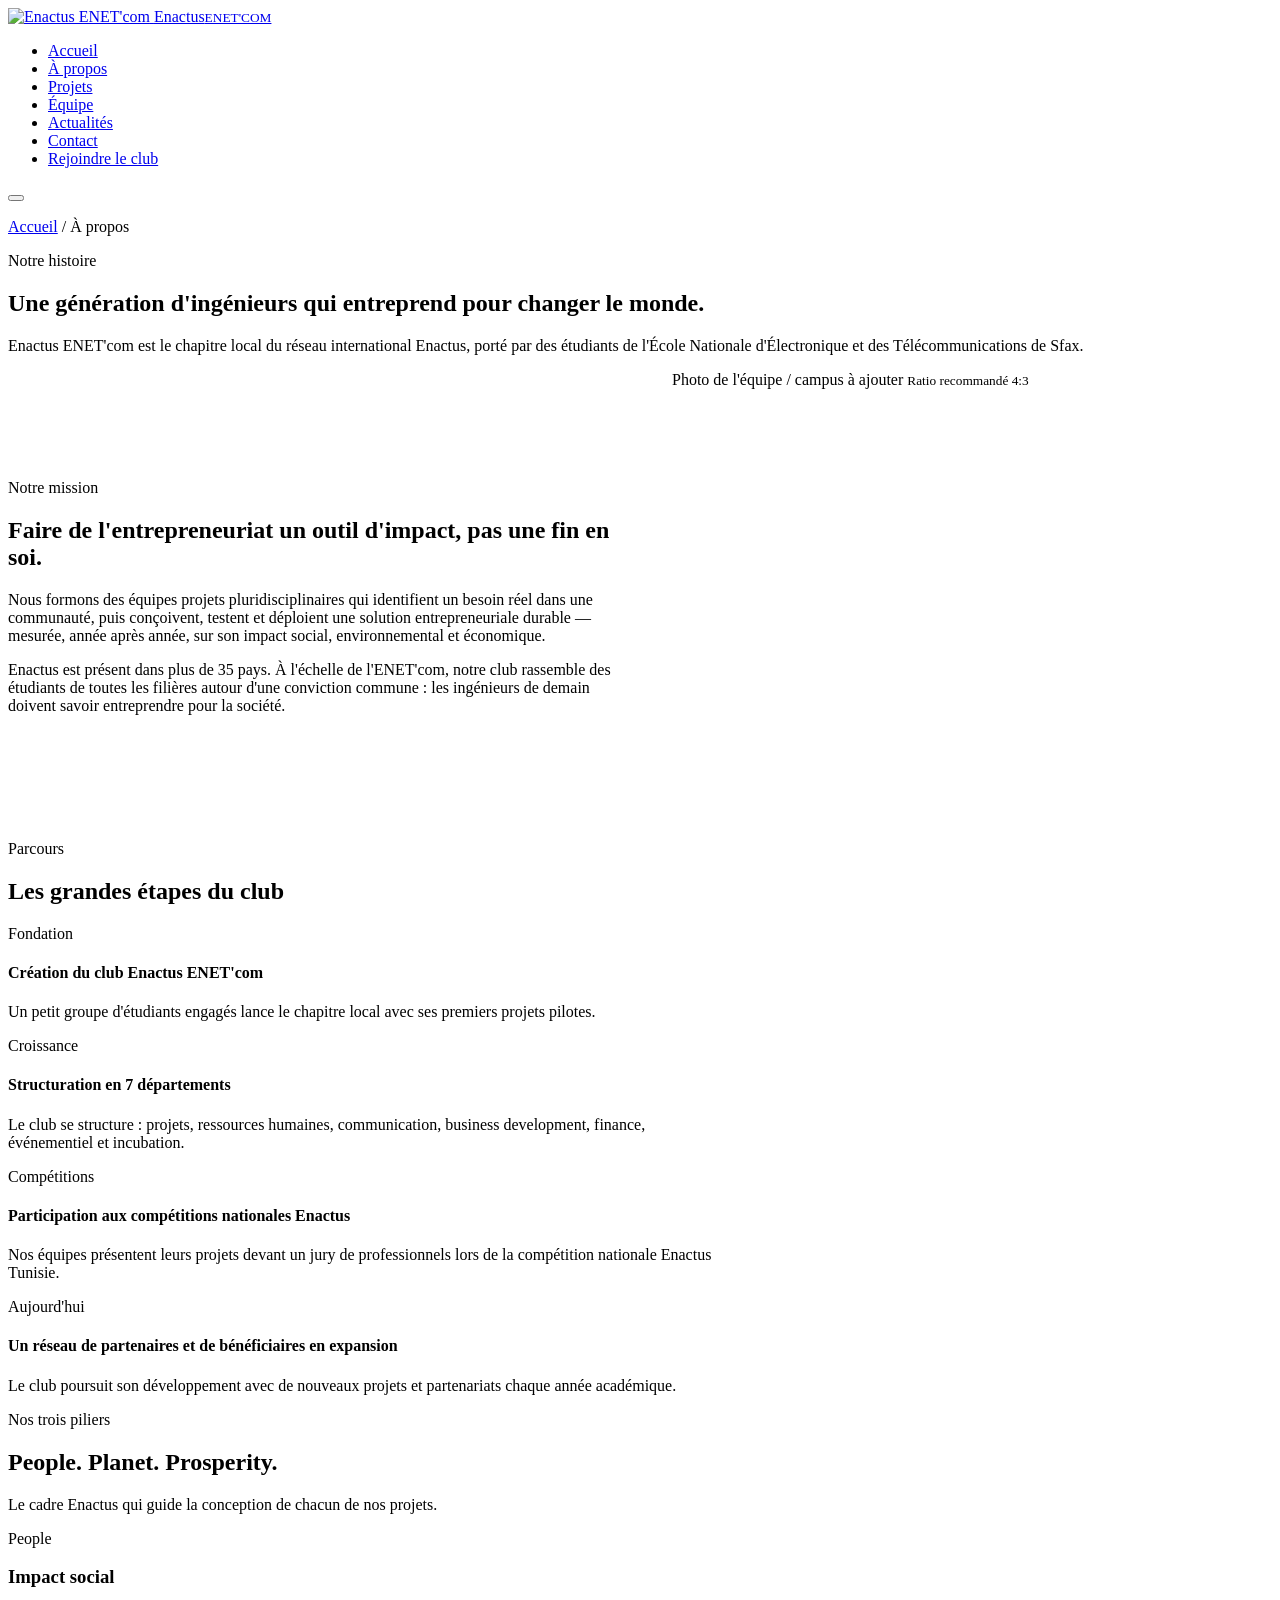
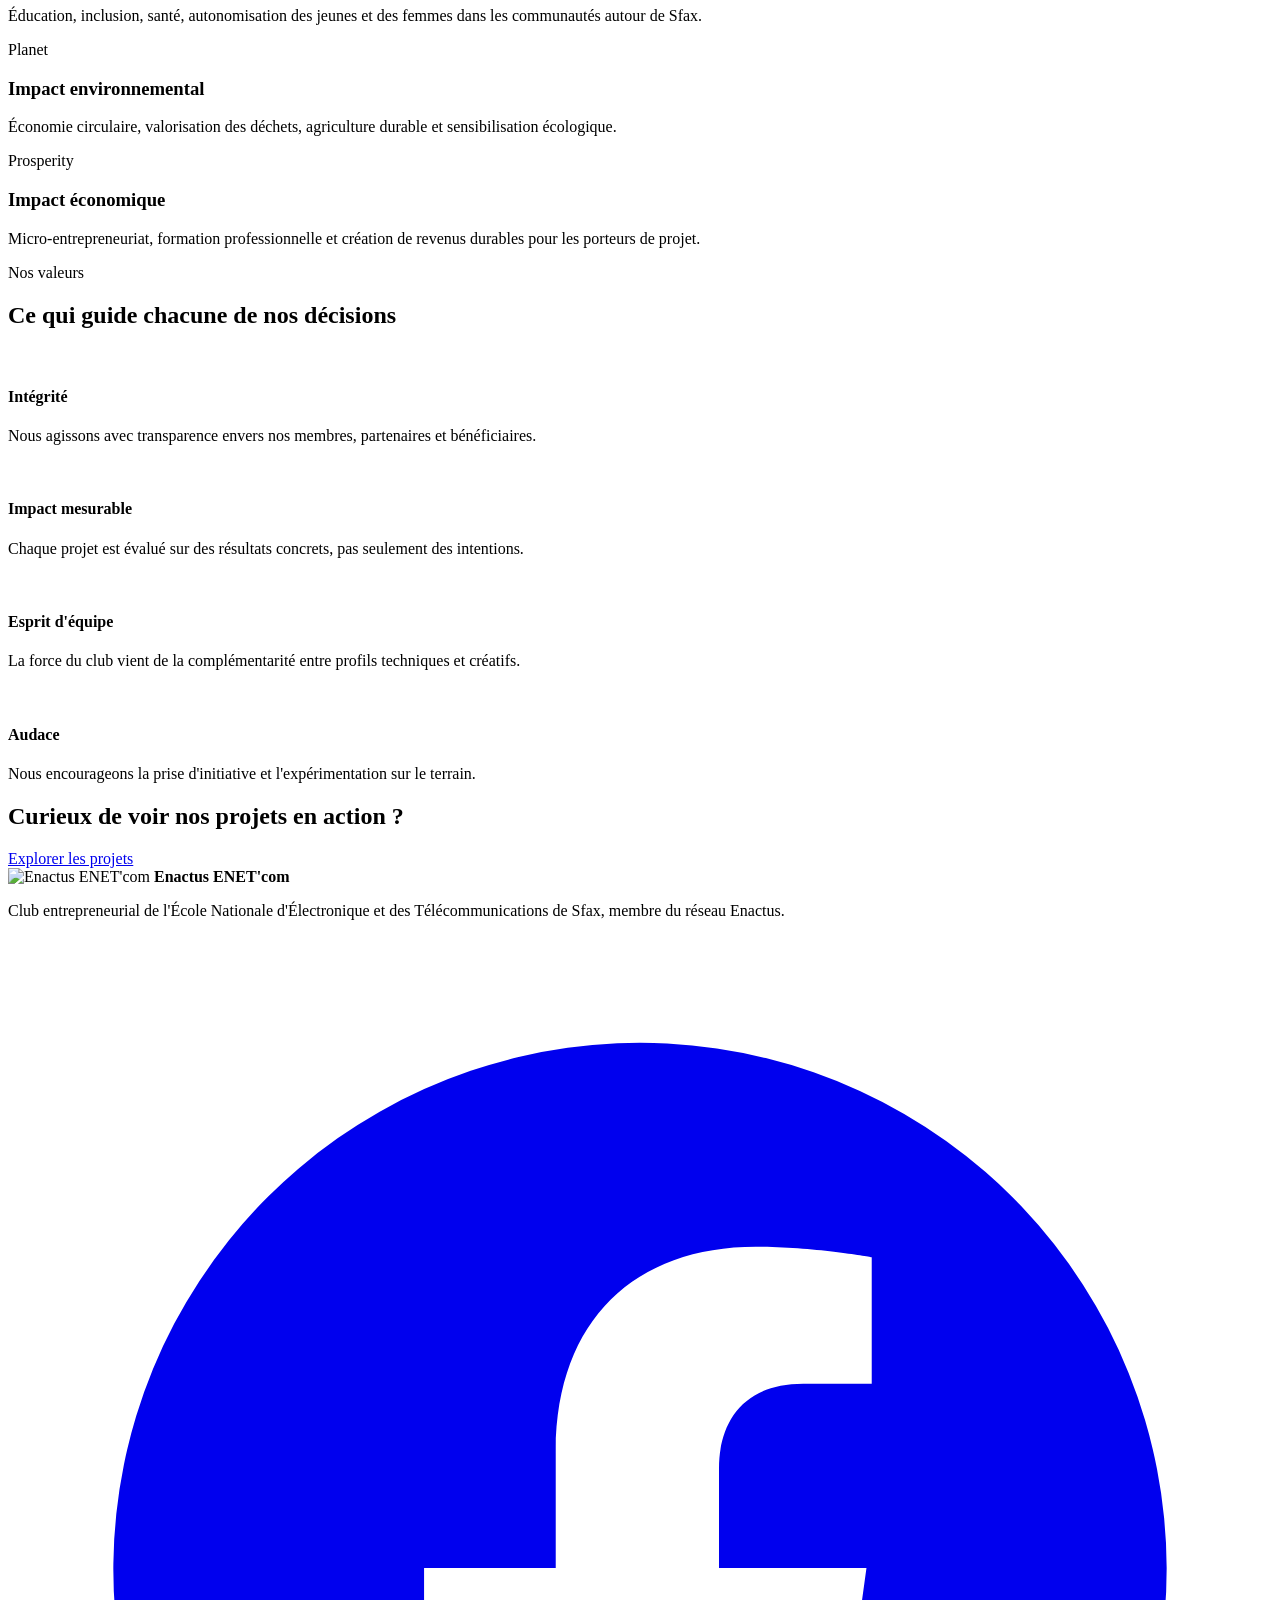
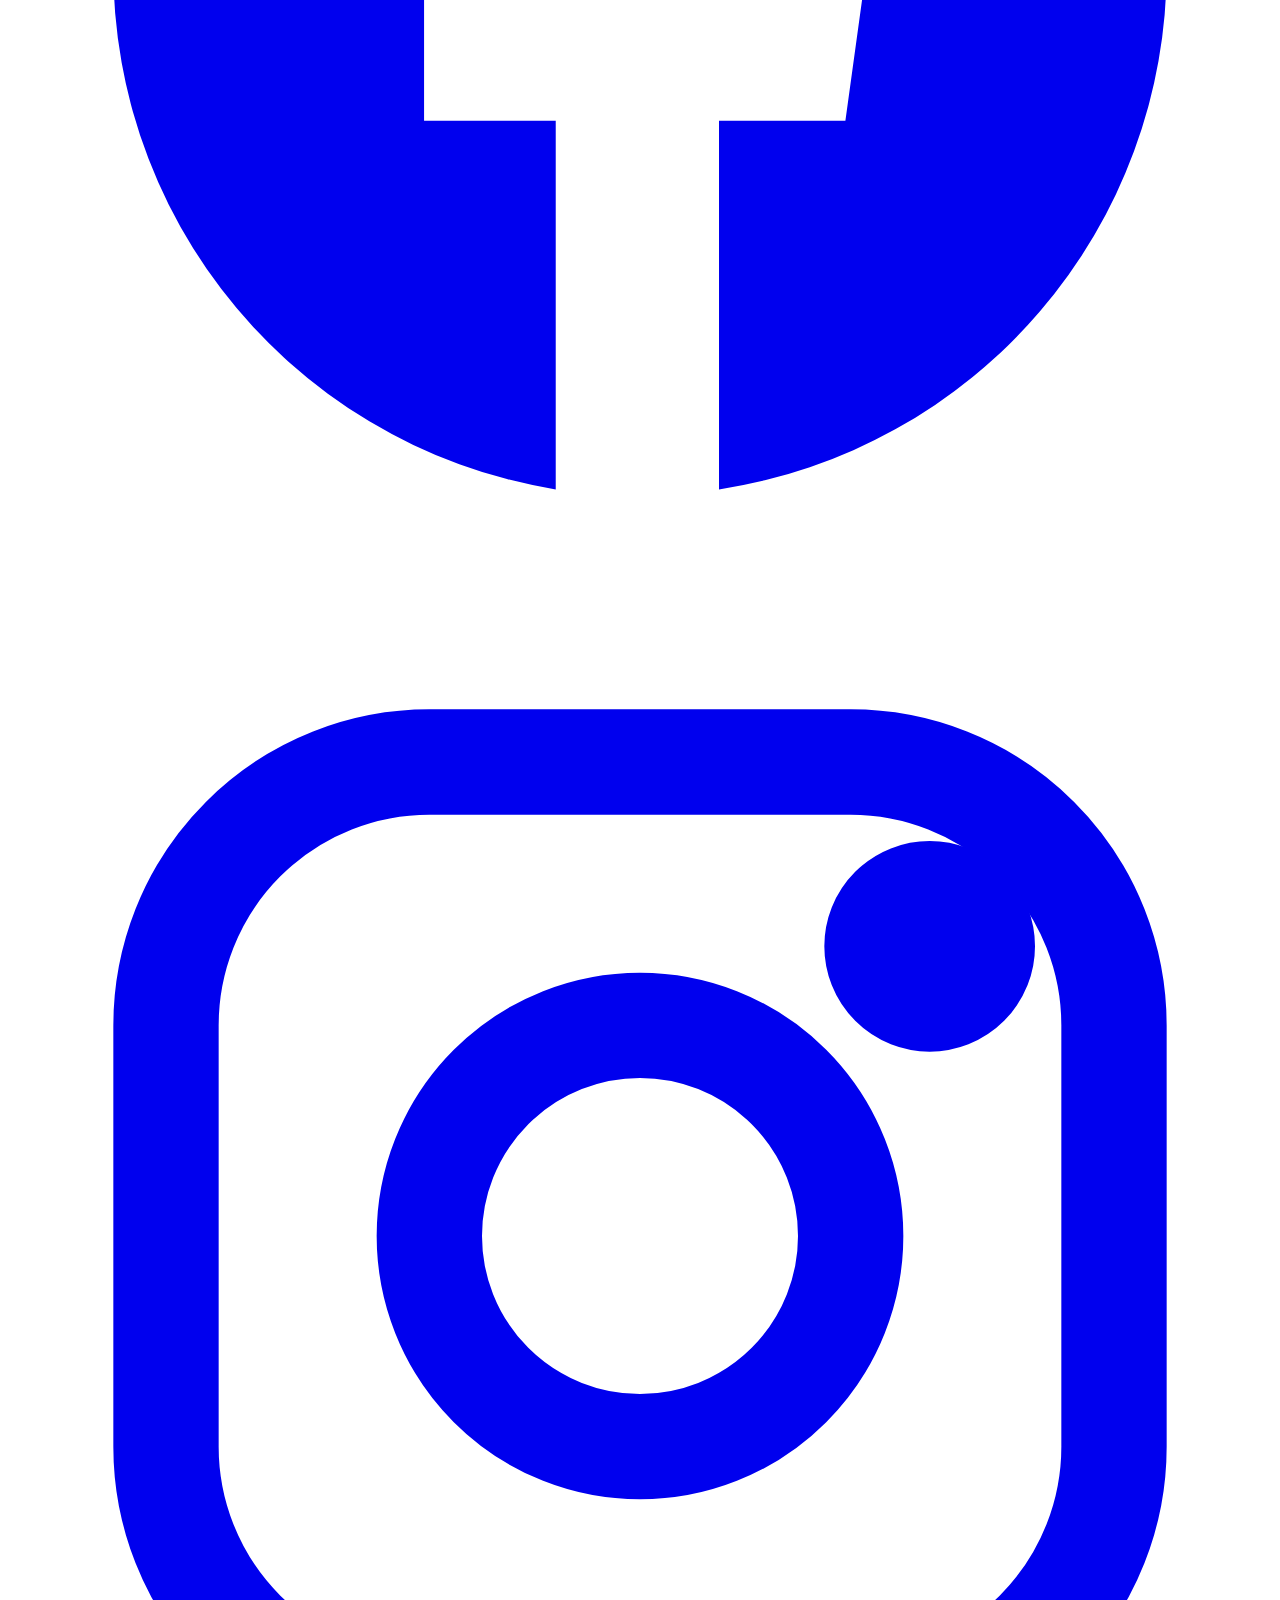
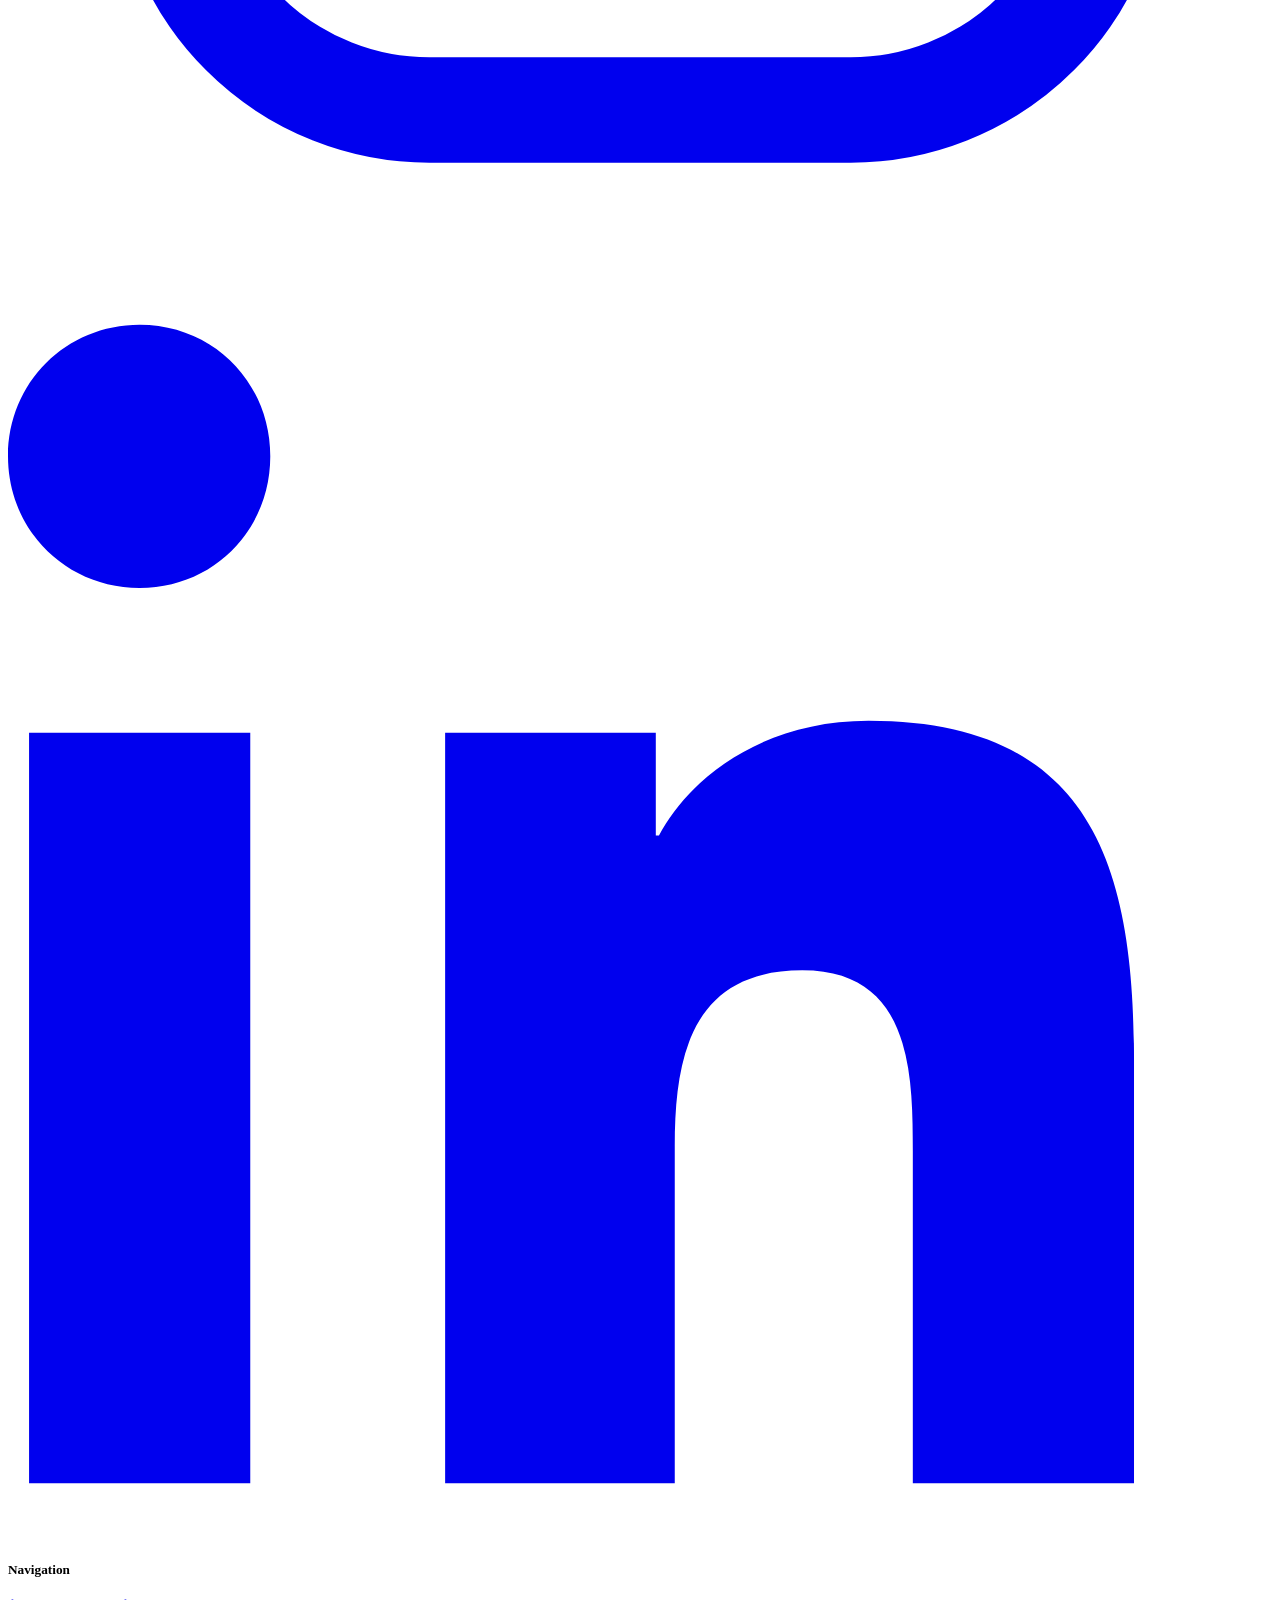
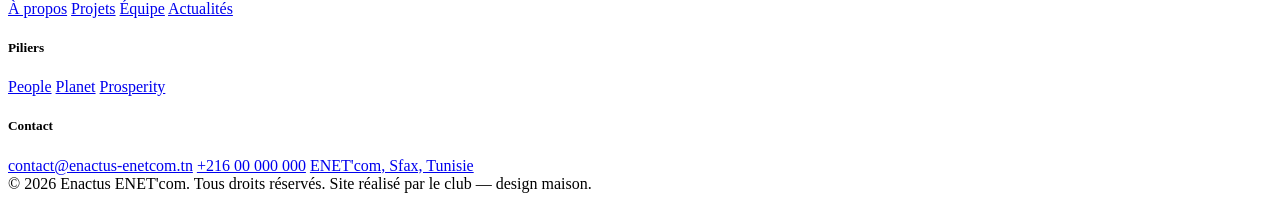
==== about.html @ 58b476f0 "Add files via upload" ====
<!DOCTYPE html>
<html lang="fr">
<head>
<meta charset="UTF-8">
<meta name="viewport" content="width=device-width, initial-scale=1.0">
<title>À propos — Enactus ENET'com</title>
<meta name="description" content="Découvrez l'histoire, la mission et les valeurs d'Enactus ENET'com, le club entrepreneurial de l'ENET'com Sfax.">
<link rel="icon" href="assets/bird-flat.png">
<link rel="preconnect" href="https://fonts.googleapis.com">
<link href="https://fonts.googleapis.com/css2?family=Space+Grotesk:wght@500;600;700&family=Inter:wght@400;500;600;700&display=swap" rel="stylesheet">
<link rel="stylesheet" href="css/style.css">
</head>
<body>

<header class="site-header">
  <nav class="nav">
    <a href="index.html" class="brand">
      <img src="assets/birdlogo.png" alt="Enactus ENET'com">
      <span class="brand-name">Enactus<small>ENET'COM</small></span>
    </a>
    <ul class="nav-links">
      <li><a href="index.html">Accueil</a></li>
      <li><a href="about.html" class="active">À propos</a></li>
      <li><a href="projects.html">Projets</a></li>
      <li><a href="team.html">Équipe</a></li>
      <li><a href="events.html">Actualités</a></li>
      <li><a href="contact.html">Contact</a></li>
      <li class="nav-cta"><a href="contact.html#join" class="btn btn-primary">Rejoindre le club</a></li>
    </ul>
    <button class="nav-toggle" aria-label="Menu"><span></span><span></span><span></span></button>
  </nav>
</header>

<section class="page-hero">
  <div class="container">
    <p class="breadcrumb"><a href="index.html">Accueil</a> <span>/</span> À propos</p>
    <p class="eyebrow">Notre histoire</p>
    <h1>Une génération d'ingénieurs qui entreprend pour changer le monde.</h1>
    <p>Enactus ENET'com est le chapitre local du réseau international Enactus, porté par des étudiants de l'École Nationale d'Électronique et des Télécommunications de Sfax.</p>
  </div>
</section>

<!-- MISSION -->
<section class="section">
  <div class="container" style="display:grid; grid-template-columns:1fr 1fr; gap:56px; align-items:center;">
    <div class="reveal">
      <p class="eyebrow">Notre mission</p>
      <h2>Faire de l'entrepreneuriat un outil d'impact, pas une fin en soi.</h2>
      <p style="color:var(--grey); margin-top:18px;">Nous formons des équipes projets pluridisciplinaires qui identifient un besoin réel dans une communauté, puis conçoivent, testent et déploient une solution entrepreneuriale durable — mesurée, année après année, sur son impact social, environnemental et économique.</p>
      <p style="color:var(--grey); margin-top:14px;">Enactus est présent dans plus de 35 pays. À l'échelle de l'ENET'com, notre club rassemble des étudiants de toutes les filières autour d'une conviction commune : les ingénieurs de demain doivent savoir entreprendre pour la société.</p>
    </div>
    <div class="placeholder reveal" style="aspect-ratio:4/3;">
      <img class="ph-icon" src="assets/bird-flat.png" alt="">
      <span>Photo de l'équipe / campus à ajouter</span>
      <small>Ratio recommandé 4:3</small>
    </div>
  </div>
</section>

<!-- TIMELINE -->
<section class="section alt">
  <div class="container">
    <div class="section-head reveal">
      <p class="eyebrow">Parcours</p>
      <h2>Les grandes étapes du club</h2>
    </div>
    <div class="timeline" style="max-width:720px;">
      <div class="timeline-item reveal">
        <span>Fondation</span>
        <h4>Création du club Enactus ENET'com</h4>
        <p>Un petit groupe d'étudiants engagés lance le chapitre local avec ses premiers projets pilotes.</p>
      </div>
      <div class="timeline-item reveal">
        <span>Croissance</span>
        <h4>Structuration en 7 départements</h4>
        <p>Le club se structure : projets, ressources humaines, communication, business development, finance, événementiel et incubation.</p>
      </div>
      <div class="timeline-item reveal">
        <span>Compétitions</span>
        <h4>Participation aux compétitions nationales Enactus</h4>
        <p>Nos équipes présentent leurs projets devant un jury de professionnels lors de la compétition nationale Enactus Tunisie.</p>
      </div>
      <div class="timeline-item reveal">
        <span>Aujourd'hui</span>
        <h4>Un réseau de partenaires et de bénéficiaires en expansion</h4>
        <p>Le club poursuit son développement avec de nouveaux projets et partenariats chaque année académique.</p>
      </div>
    </div>
  </div>
</section>

<!-- PILLARS DETAIL -->
<section class="section" id="pillars">
  <div class="container">
    <div class="section-head center reveal" style="margin-left:auto;margin-right:auto;">
      <p class="eyebrow" style="justify-content:center;">Nos trois piliers</p>
      <h2>People. Planet. Prosperity.</h2>
      <p>Le cadre Enactus qui guide la conception de chacun de nos projets.</p>
    </div>
    <div class="pillars-grid">
      <div class="fold-card pillar people reveal" id="people">
        <span class="tag">People</span>
        <h3>Impact social</h3>
        <p>Éducation, inclusion, santé, autonomisation des jeunes et des femmes dans les communautés autour de Sfax.</p>
      </div>
      <div class="fold-card pillar planet reveal" id="planet">
        <span class="tag">Planet</span>
        <h3>Impact environnemental</h3>
        <p>Économie circulaire, valorisation des déchets, agriculture durable et sensibilisation écologique.</p>
      </div>
      <div class="fold-card pillar prosperity reveal" id="prosperity">
        <span class="tag">Prosperity</span>
        <h3>Impact économique</h3>
        <p>Micro-entrepreneuriat, formation professionnelle et création de revenus durables pour les porteurs de projet.</p>
      </div>
    </div>
  </div>
</section>

<!-- VALUES -->
<section class="section alt">
  <div class="container">
    <div class="section-head reveal">
      <p class="eyebrow">Nos valeurs</p>
      <h2>Ce qui guide chacune de nos décisions</h2>
    </div>
    <div class="values-grid">
      <div class="value reveal">
        <img src="assets/bird-flat.png" alt="">
        <h4>Intégrité</h4>
        <p>Nous agissons avec transparence envers nos membres, partenaires et bénéficiaires.</p>
      </div>
      <div class="value reveal">
        <img src="assets/bird-flat.png" alt="">
        <h4>Impact mesurable</h4>
        <p>Chaque projet est évalué sur des résultats concrets, pas seulement des intentions.</p>
      </div>
      <div class="value reveal">
        <img src="assets/bird-flat.png" alt="">
        <h4>Esprit d'équipe</h4>
        <p>La force du club vient de la complémentarité entre profils techniques et créatifs.</p>
      </div>
      <div class="value reveal">
        <img src="assets/bird-flat.png" alt="">
        <h4>Audace</h4>
        <p>Nous encourageons la prise d'initiative et l'expérimentation sur le terrain.</p>
      </div>
    </div>
  </div>
</section>

<section class="cta-banner">
  <div class="container">
    <h2>Curieux de voir nos projets en action ?</h2>
    <a href="projects.html" class="btn btn-primary">Explorer les projets</a>
  </div>
</section>

<footer class="site-footer">
  <div class="container">
    <div class="footer-grid">
      <div>
        <div class="footer-brand">
          <img src="assets/birdlogo_WHITE.png" alt="Enactus ENET'com">
          <strong>Enactus ENET'com</strong>
        </div>
        <p>Club entrepreneurial de l'École Nationale d'Électronique et des Télécommunications de Sfax, membre du réseau Enactus.</p>
        <div class="footer-socials">
          <a href="#" aria-label="Facebook"><svg viewBox="0 0 24 24" fill="currentColor"><path d="M22 12a10 10 0 1 0-11.6 9.9v-7H7.9V12h2.5V9.8c0-2.5 1.5-3.9 3.8-3.9 1.1 0 2.2.2 2.2.2v2.4h-1.3c-1.2 0-1.6.8-1.6 1.6V12h2.8l-.4 2.9h-2.4v7A10 10 0 0 0 22 12"/></svg></a>
          <a href="#" aria-label="Instagram"><svg viewBox="0 0 24 24" fill="none" stroke="currentColor" stroke-width="2"><rect x="3" y="3" width="18" height="18" rx="5"/><circle cx="12" cy="12" r="4"/><circle cx="17.5" cy="6.5" r="1"/></svg></a>
          <a href="#" aria-label="LinkedIn"><svg viewBox="0 0 24 24" fill="currentColor"><path d="M4.98 3.5C4.98 4.9 3.9 6 2.5 6S0 4.9 0 3.5 1.1 1 2.5 1s2.48 1.1 2.48 2.5zM.4 8.75h4.2V23H.4V8.75zM8.3 8.75h4v1.95h.06c.56-1.06 1.93-2.18 3.98-2.18 4.26 0 5.04 2.8 5.04 6.44V23h-4.2v-6.3c0-1.5-.03-3.44-2.1-3.44-2.1 0-2.42 1.64-2.42 3.33V23H8.3V8.75z"/></svg></a>
        </div>
      </div>
      <div>
        <h5>Navigation</h5>
        <a href="about.html">À propos</a>
        <a href="projects.html">Projets</a>
        <a href="team.html">Équipe</a>
        <a href="events.html">Actualités</a>
      </div>
      <div>
        <h5>Piliers</h5>
        <a href="about.html#people">People</a>
        <a href="about.html#planet">Planet</a>
        <a href="about.html#prosperity">Prosperity</a>
      </div>
      <div>
        <h5>Contact</h5>
        <a href="mailto:contact@enactus-enetcom.tn">contact@enactus-enetcom.tn</a>
        <a href="tel:+21600000000">+216 00 000 000</a>
        <a href="contact.html">ENET'com, Sfax, Tunisie</a>
      </div>
    </div>
    <div class="footer-bottom">
      <span>© 2026 Enactus ENET'com. Tous droits réservés.</span>
      <span>Site réalisé par le club — design maison.</span>
    </div>
  </div>
</footer>

<script src="js/script.js"></script>
</body>
</html>
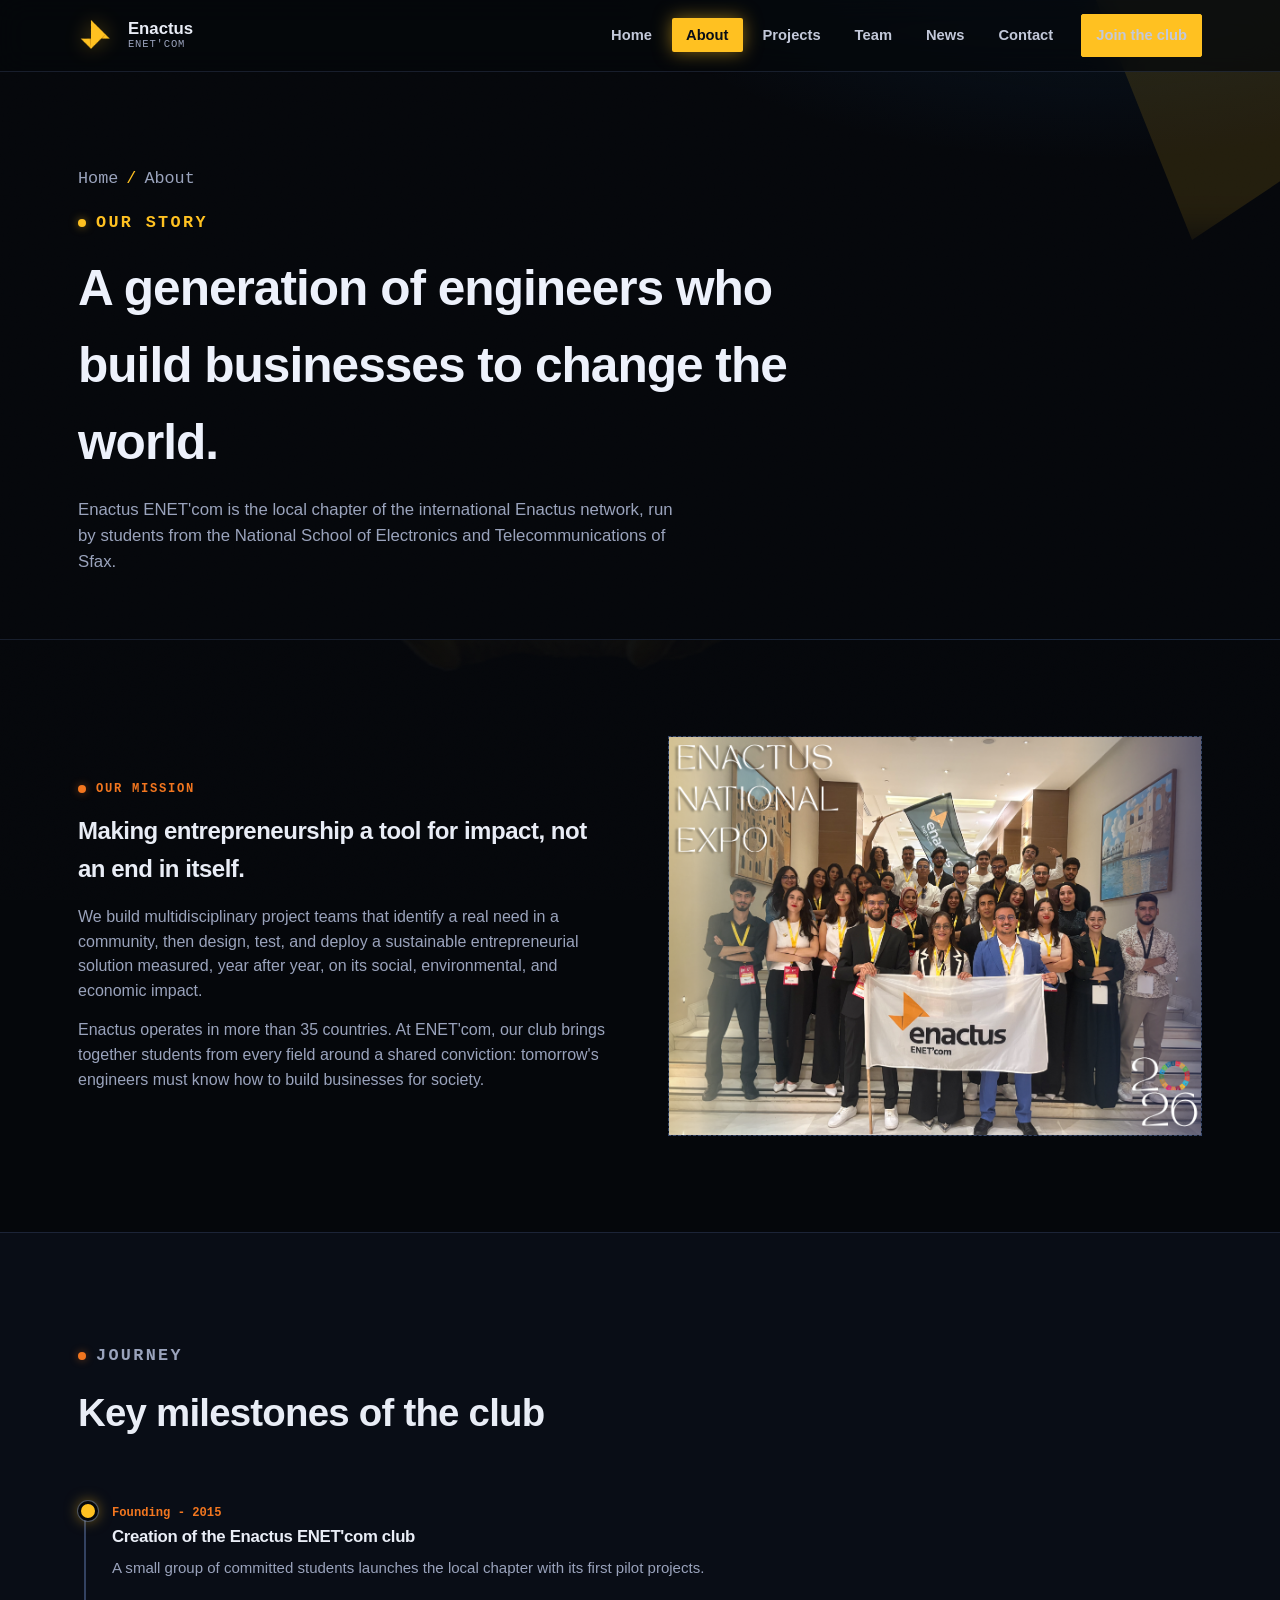
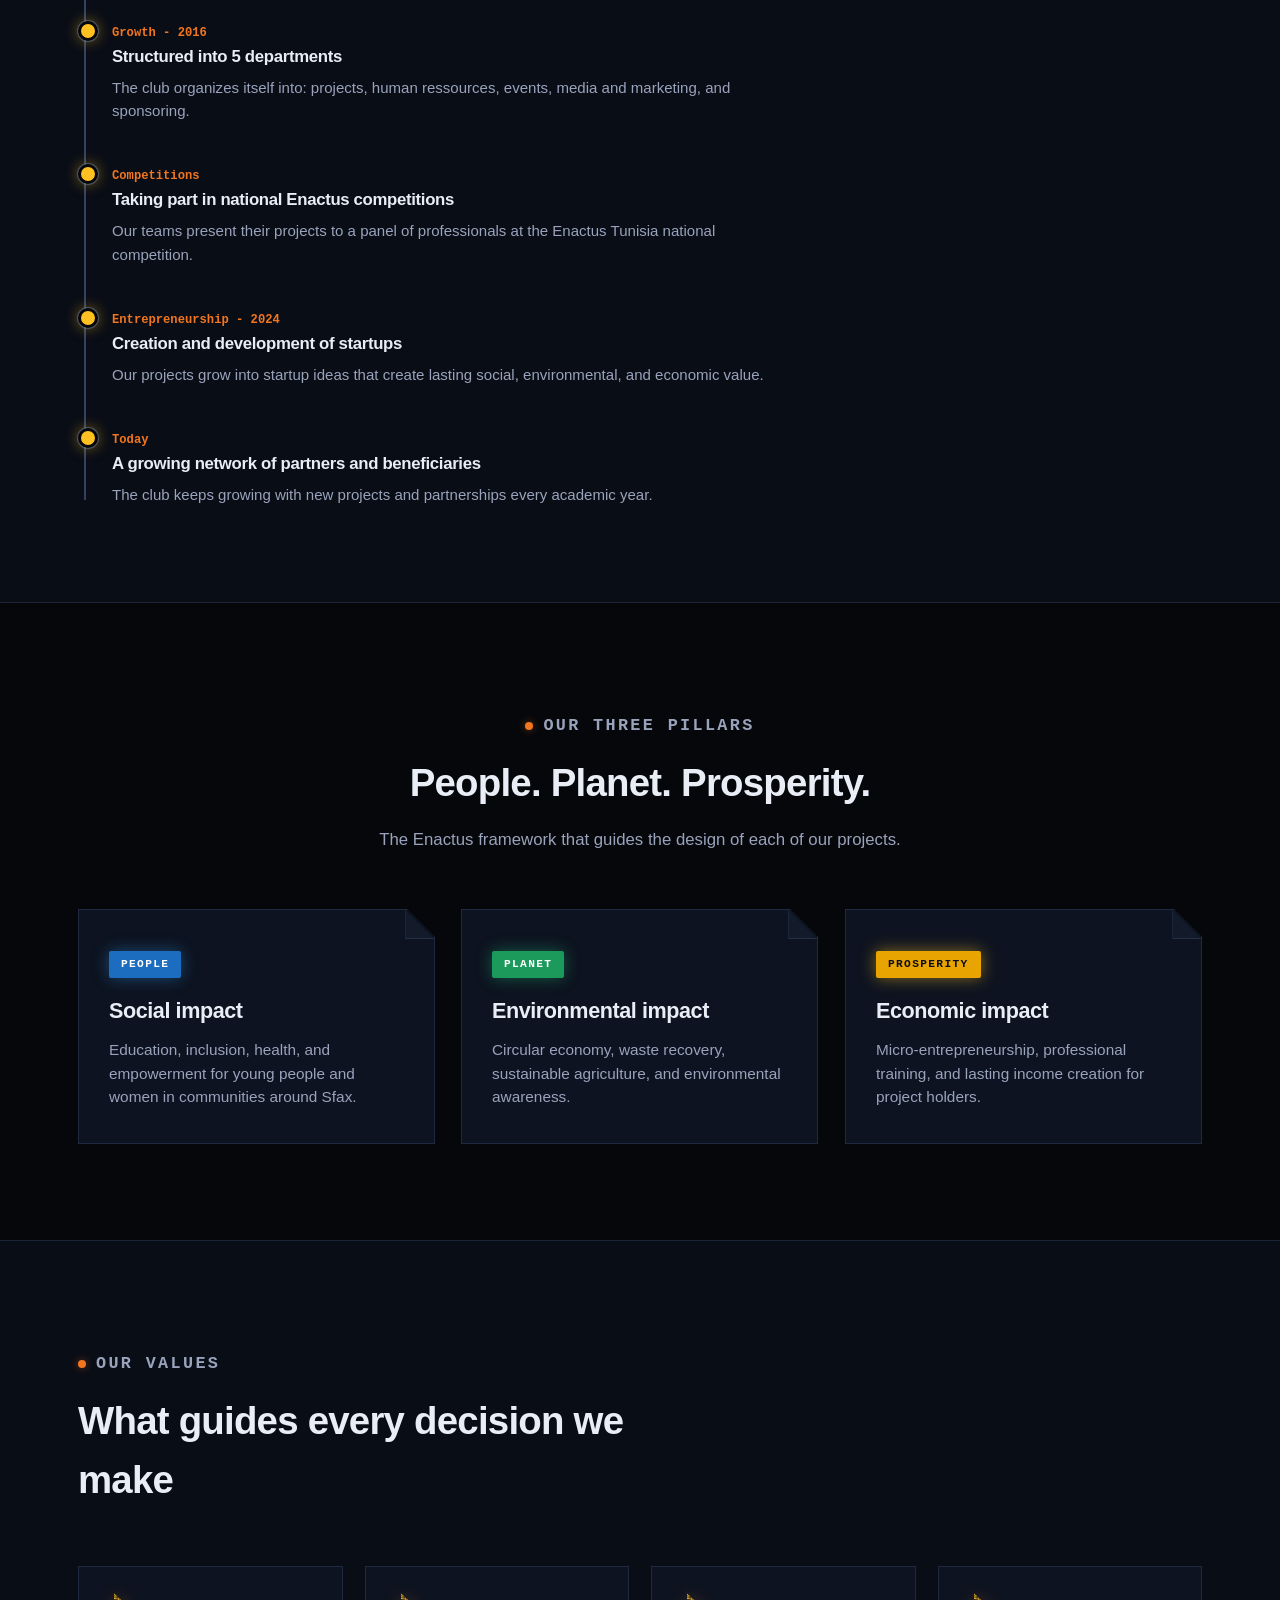
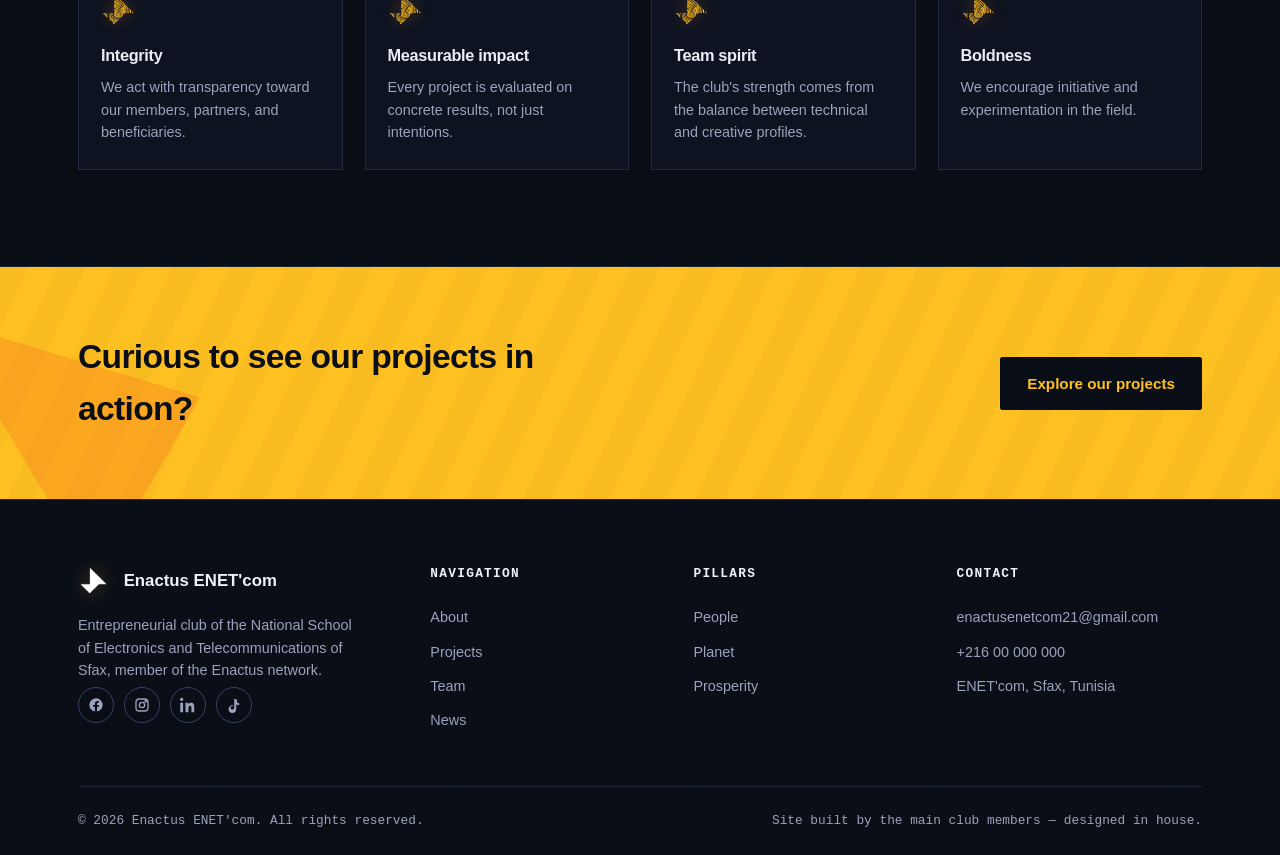
==== commit 48306652: "Add files via upload" ====
--- a/about.html
+++ b/about.html
@@ -1,10 +1,10 @@
 <!DOCTYPE html>
-<html lang="fr">
+<html lang="en">
 <head>
 <meta charset="UTF-8">
 <meta name="viewport" content="width=device-width, initial-scale=1.0">
-<title>À propos — Enactus ENET'com</title>
-<meta name="description" content="Découvrez l'histoire, la mission et les valeurs d'Enactus ENET'com, le club entrepreneurial de l'ENET'com Sfax.">
+<title>About — Enactus ENET'com</title>
+<meta name="description" content="Discover the history, mission, and values of Enactus ENET'com, the entrepreneurial club of ENET'com Sfax.">
 <link rel="icon" href="assets/bird-flat.png">
 <link rel="preconnect" href="https://fonts.googleapis.com">
 <link href="https://fonts.googleapis.com/css2?family=Space+Grotesk:wght@500;600;700&family=Inter:wght@400;500;600;700&display=swap" rel="stylesheet">
@@ -19,13 +19,13 @@
       <span class="brand-name">Enactus<small>ENET'COM</small></span>
     </a>
     <ul class="nav-links">
-      <li><a href="index.html">Accueil</a></li>
-      <li><a href="about.html" class="active">À propos</a></li>
-      <li><a href="projects.html">Projets</a></li>
-      <li><a href="team.html">Équipe</a></li>
-      <li><a href="events.html">Actualités</a></li>
+      <li><a href="index.html">Home</a></li>
+      <li><a href="about.html" class="active">About</a></li>
+      <li><a href="projects.html">Projects</a></li>
+      <li><a href="team.html">Team</a></li>
+      <li><a href="events.html">News</a></li>
       <li><a href="contact.html">Contact</a></li>
-      <li class="nav-cta"><a href="contact.html#join" class="btn btn-primary">Rejoindre le club</a></li>
+      <li class="nav-cta"><a href="contact.html#join" class="btn btn-primary">Join the club</a></li>
     </ul>
     <button class="nav-toggle" aria-label="Menu"><span></span><span></span><span></span></button>
   </nav>
@@ -33,26 +33,25 @@
 
 <section class="page-hero">
   <div class="container">
-    <p class="breadcrumb"><a href="index.html">Accueil</a> <span>/</span> À propos</p>
-    <p class="eyebrow">Notre histoire</p>
-    <h1>Une génération d'ingénieurs qui entreprend pour changer le monde.</h1>
-    <p>Enactus ENET'com est le chapitre local du réseau international Enactus, porté par des étudiants de l'École Nationale d'Électronique et des Télécommunications de Sfax.</p>
+    <p class="breadcrumb"><a href="index.html">Home</a> <span>/</span> About</p>
+    <p class="eyebrow">Our story</p>
+    <h1>A generation of engineers who build businesses to change the world.</h1>
+    <p>Enactus ENET'com is the local chapter of the international Enactus network, run by students from the National School of Electronics and Telecommunications of Sfax.</p>
   </div>
 </section>
 
 <!-- MISSION -->
 <section class="section">
-  <div class="container" style="display:grid; grid-template-columns:1fr 1fr; gap:56px; align-items:center;">
+  <div class="container mission-layout">
     <div class="reveal">
-      <p class="eyebrow">Notre mission</p>
-      <h2>Faire de l'entrepreneuriat un outil d'impact, pas une fin en soi.</h2>
-      <p style="color:var(--grey); margin-top:18px;">Nous formons des équipes projets pluridisciplinaires qui identifient un besoin réel dans une communauté, puis conçoivent, testent et déploient une solution entrepreneuriale durable — mesurée, année après année, sur son impact social, environnemental et économique.</p>
-      <p style="color:var(--grey); margin-top:14px;">Enactus est présent dans plus de 35 pays. À l'échelle de l'ENET'com, notre club rassemble des étudiants de toutes les filières autour d'une conviction commune : les ingénieurs de demain doivent savoir entreprendre pour la société.</p>
+      <p class="eyebrow">Our mission</p>
+      <h2>Making entrepreneurship a tool for impact, not an end in itself.</h2>
+      <p style="color:var(--grey); margin-top:18px;">We build multidisciplinary project teams that identify a real need in a community, then design, test, and deploy a sustainable entrepreneurial solution measured, year after year, on its social, environmental, and economic impact.</p>
+      <p style="color:var(--grey); margin-top:14px;">Enactus operates in more than 35 countries. At ENET'com, our club brings together students from every field around a shared conviction: tomorrow's engineers must know how to build businesses for society.</p>
     </div>
     <div class="placeholder reveal" style="aspect-ratio:4/3;">
-      <img class="ph-icon" src="assets/bird-flat.png" alt="">
-      <span>Photo de l'équipe / campus à ajouter</span>
-      <small>Ratio recommandé 4:3</small>
+      <img class="about-photo" src="assets/team.png" alt="Enactus ENET'com">
+      <span>Enactus ENET'com</span>
     </div>
   </div>
 </section>
@@ -61,29 +60,34 @@
 <section class="section alt">
   <div class="container">
     <div class="section-head reveal">
-      <p class="eyebrow">Parcours</p>
-      <h2>Les grandes étapes du club</h2>
+      <p class="eyebrow">Journey</p>
+      <h2>Key milestones of the club</h2>
     </div>
     <div class="timeline" style="max-width:720px;">
       <div class="timeline-item reveal">
-        <span>Fondation</span>
-        <h4>Création du club Enactus ENET'com</h4>
-        <p>Un petit groupe d'étudiants engagés lance le chapitre local avec ses premiers projets pilotes.</p>
-      </div>
-      <div class="timeline-item reveal">
-        <span>Croissance</span>
-        <h4>Structuration en 7 départements</h4>
-        <p>Le club se structure : projets, ressources humaines, communication, business development, finance, événementiel et incubation.</p>
-      </div>
-      <div class="timeline-item reveal">
-        <span>Compétitions</span>
-        <h4>Participation aux compétitions nationales Enactus</h4>
-        <p>Nos équipes présentent leurs projets devant un jury de professionnels lors de la compétition nationale Enactus Tunisie.</p>
-      </div>
-      <div class="timeline-item reveal">
-        <span>Aujourd'hui</span>
-        <h4>Un réseau de partenaires et de bénéficiaires en expansion</h4>
-        <p>Le club poursuit son développement avec de nouveaux projets et partenariats chaque année académique.</p>
+        <span>Founding - 2015</span>
+        <h4>Creation of the Enactus ENET'com club</h4>
+        <p>A small group of committed students launches the local chapter with its first pilot projects.</p>
+      </div>
+      <div class="timeline-item reveal">
+        <span>Growth - 2016</span>
+        <h4>Structured into 5 departments</h4>
+        <p>The club organizes itself into: projects, human ressources, events, media and marketing, and sponsoring.</p>
+      </div>
+      <div class="timeline-item reveal">
+        <span>Competitions</span>
+        <h4>Taking part in national Enactus competitions</h4>
+        <p>Our teams present their projects to a panel of professionals at the Enactus Tunisia national competition.</p>
+      </div>
+      <div class="timeline-item reveal">
+        <span>Entrepreneurship - 2024</span>
+        <h4>Creation and development of startups</h4>
+        <p>Our projects grow into startup ideas that create lasting social, environmental, and economic value.</p>
+      </div>
+      <div class="timeline-item reveal">
+        <span>Today</span>
+        <h4>A growing network of partners and beneficiaries</h4>
+        <p>The club keeps growing with new projects and partnerships every academic year.</p>
       </div>
     </div>
   </div>
@@ -93,25 +97,25 @@
 <section class="section" id="pillars">
   <div class="container">
     <div class="section-head center reveal" style="margin-left:auto;margin-right:auto;">
-      <p class="eyebrow" style="justify-content:center;">Nos trois piliers</p>
+      <p class="eyebrow" style="justify-content:center;">Our three pillars</p>
       <h2>People. Planet. Prosperity.</h2>
-      <p>Le cadre Enactus qui guide la conception de chacun de nos projets.</p>
+      <p>The Enactus framework that guides the design of each of our projects.</p>
     </div>
     <div class="pillars-grid">
       <div class="fold-card pillar people reveal" id="people">
         <span class="tag">People</span>
-        <h3>Impact social</h3>
-        <p>Éducation, inclusion, santé, autonomisation des jeunes et des femmes dans les communautés autour de Sfax.</p>
+        <h3>Social impact</h3>
+        <p>Education, inclusion, health, and empowerment for young people and women in communities around Sfax.</p>
       </div>
       <div class="fold-card pillar planet reveal" id="planet">
         <span class="tag">Planet</span>
-        <h3>Impact environnemental</h3>
-        <p>Économie circulaire, valorisation des déchets, agriculture durable et sensibilisation écologique.</p>
+        <h3>Environmental impact</h3>
+        <p>Circular economy, waste recovery, sustainable agriculture, and environmental awareness.</p>
       </div>
       <div class="fold-card pillar prosperity reveal" id="prosperity">
         <span class="tag">Prosperity</span>
-        <h3>Impact économique</h3>
-        <p>Micro-entrepreneuriat, formation professionnelle et création de revenus durables pour les porteurs de projet.</p>
+        <h3>Economic impact</h3>
+        <p>Micro-entrepreneurship, professional training, and lasting income creation for project holders.</p>
       </div>
     </div>
   </div>
@@ -121,29 +125,29 @@
 <section class="section alt">
   <div class="container">
     <div class="section-head reveal">
-      <p class="eyebrow">Nos valeurs</p>
-      <h2>Ce qui guide chacune de nos décisions</h2>
+      <p class="eyebrow">Our values</p>
+      <h2>What guides every decision we make</h2>
     </div>
     <div class="values-grid">
       <div class="value reveal">
         <img src="assets/bird-flat.png" alt="">
-        <h4>Intégrité</h4>
-        <p>Nous agissons avec transparence envers nos membres, partenaires et bénéficiaires.</p>
-      </div>
-      <div class="value reveal">
-        <img src="assets/bird-flat.png" alt="">
-        <h4>Impact mesurable</h4>
-        <p>Chaque projet est évalué sur des résultats concrets, pas seulement des intentions.</p>
-      </div>
-      <div class="value reveal">
-        <img src="assets/bird-flat.png" alt="">
-        <h4>Esprit d'équipe</h4>
-        <p>La force du club vient de la complémentarité entre profils techniques et créatifs.</p>
-      </div>
-      <div class="value reveal">
-        <img src="assets/bird-flat.png" alt="">
-        <h4>Audace</h4>
-        <p>Nous encourageons la prise d'initiative et l'expérimentation sur le terrain.</p>
+        <h4>Integrity</h4>
+        <p>We act with transparency toward our members, partners, and beneficiaries.</p>
+      </div>
+      <div class="value reveal">
+        <img src="assets/bird-flat.png" alt="">
+        <h4>Measurable impact</h4>
+        <p>Every project is evaluated on concrete results, not just intentions.</p>
+      </div>
+      <div class="value reveal">
+        <img src="assets/bird-flat.png" alt="">
+        <h4>Team spirit</h4>
+        <p>The club's strength comes from the balance between technical and creative profiles.</p>
+      </div>
+      <div class="value reveal">
+        <img src="assets/bird-flat.png" alt="">
+        <h4>Boldness</h4>
+        <p>We encourage initiative and experimentation in the field.</p>
       </div>
     </div>
   </div>
@@ -151,8 +155,8 @@
 
 <section class="cta-banner">
   <div class="container">
-    <h2>Curieux de voir nos projets en action ?</h2>
-    <a href="projects.html" class="btn btn-primary">Explorer les projets</a>
+    <h2>Curious to see our projects in action?</h2>
+    <a href="projects.html" class="btn btn-primary">Explore our projects</a>
   </div>
 </section>
 
@@ -164,36 +168,37 @@
           <img src="assets/birdlogo_WHITE.png" alt="Enactus ENET'com">
           <strong>Enactus ENET'com</strong>
         </div>
-        <p>Club entrepreneurial de l'École Nationale d'Électronique et des Télécommunications de Sfax, membre du réseau Enactus.</p>
+        <p>Entrepreneurial club of the National School of Electronics and Telecommunications of Sfax, member of the Enactus network.</p>
         <div class="footer-socials">
-          <a href="#" aria-label="Facebook"><svg viewBox="0 0 24 24" fill="currentColor"><path d="M22 12a10 10 0 1 0-11.6 9.9v-7H7.9V12h2.5V9.8c0-2.5 1.5-3.9 3.8-3.9 1.1 0 2.2.2 2.2.2v2.4h-1.3c-1.2 0-1.6.8-1.6 1.6V12h2.8l-.4 2.9h-2.4v7A10 10 0 0 0 22 12"/></svg></a>
-          <a href="#" aria-label="Instagram"><svg viewBox="0 0 24 24" fill="none" stroke="currentColor" stroke-width="2"><rect x="3" y="3" width="18" height="18" rx="5"/><circle cx="12" cy="12" r="4"/><circle cx="17.5" cy="6.5" r="1"/></svg></a>
-          <a href="#" aria-label="LinkedIn"><svg viewBox="0 0 24 24" fill="currentColor"><path d="M4.98 3.5C4.98 4.9 3.9 6 2.5 6S0 4.9 0 3.5 1.1 1 2.5 1s2.48 1.1 2.48 2.5zM.4 8.75h4.2V23H.4V8.75zM8.3 8.75h4v1.95h.06c.56-1.06 1.93-2.18 3.98-2.18 4.26 0 5.04 2.8 5.04 6.44V23h-4.2v-6.3c0-1.5-.03-3.44-2.1-3.44-2.1 0-2.42 1.64-2.42 3.33V23H8.3V8.75z"/></svg></a>
+          <a href="https://www.facebook.com/EnactusEnetcomClub" aria-label="Facebook"><svg viewBox="0 0 24 24" fill="currentColor"><path d="M22 12a10 10 0 1 0-11.6 9.9v-7H7.9V12h2.5V9.8c0-2.5 1.5-3.9 3.8-3.9 1.1 0 2.2.2 2.2.2v2.4h-1.3c-1.2 0-1.6.8-1.6 1.6V12h2.8l-.4 2.9h-2.4v7A10 10 0 0 0 22 12"/></svg></a>
+          <a href="https://www.instagram.com/enactus.enetcom.tunisia/" aria-label="Instagram"><svg viewBox="0 0 24 24" fill="none" stroke="currentColor" stroke-width="2"><rect x="3" y="3" width="18" height="18" rx="5"/><circle cx="12" cy="12" r="4"/><circle cx="17.5" cy="6.5" r="1"/></svg></a>
+          <a href="https://www.linkedin.com/in/enactus-enet-com-21bb84222/" aria-label="LinkedIn"><svg viewBox="0 0 24 24" fill="currentColor"><path d="M4.98 3.5C4.98 4.9 3.9 6 2.5 6S0 4.9 0 3.5 1.1 1 2.5 1s2.48 1.1 2.48 2.5zM.4 8.75h4.2V23H.4V8.75zM8.3 8.75h4v1.95h.06c.56-1.06 1.93-2.18 3.98-2.18 4.26 0 5.04 2.8 5.04 6.44V23h-4.2v-6.3c0-1.5-.03-3.44-2.1-3.44-2.1 0-2.42 1.64-2.42 3.33V23H8.3V8.75z"/></svg></a>
+          <a href="https://www.tiktok.com/@enactusenetcom2" aria-label="TikTok"><svg viewBox="0 0 24 24" fill="currentColor"><path d="M16.6 5.8c-.7-.8-1.1-1.8-1.1-2.8h-3.2v13.2c0 1.5-1.2 2.7-2.7 2.7s-2.7-1.2-2.7-2.7 1.2-2.7 2.7-2.7c.3 0 .7.1 1 .2V12.4c-.3-.1-.7-.1-1-.1-3.2 0-5.8 2.6-5.8 5.9S6.4 24 9.6 24s5.8-2.6 5.8-5.8V11c1.3.9 2.8 1.4 4.4 1.4V9.2c-1.3 0-2.5-.5-3.2-1.4z"/></svg></a>
         </div>
       </div>
       <div>
         <h5>Navigation</h5>
-        <a href="about.html">À propos</a>
-        <a href="projects.html">Projets</a>
-        <a href="team.html">Équipe</a>
-        <a href="events.html">Actualités</a>
-      </div>
-      <div>
-        <h5>Piliers</h5>
+        <a href="about.html">About</a>
+        <a href="projects.html">Projects</a>
+        <a href="team.html">Team</a>
+        <a href="events.html">News</a>
+      </div>
+      <div>
+        <h5>Pillars</h5>
         <a href="about.html#people">People</a>
         <a href="about.html#planet">Planet</a>
         <a href="about.html#prosperity">Prosperity</a>
       </div>
       <div>
         <h5>Contact</h5>
-        <a href="mailto:contact@enactus-enetcom.tn">contact@enactus-enetcom.tn</a>
+        <a href="mailto:enactusenetcom21@gmail.com">enactusenetcom21@gmail.com</a>
         <a href="tel:+21600000000">+216 00 000 000</a>
-        <a href="contact.html">ENET'com, Sfax, Tunisie</a>
+        <a href="contact.html">ENET'com, Sfax, Tunisia</a>
       </div>
     </div>
     <div class="footer-bottom">
-      <span>© 2026 Enactus ENET'com. Tous droits réservés.</span>
-      <span>Site réalisé par le club — design maison.</span>
+      <span>© 2026 Enactus ENET'com. All rights reserved.</span>
+      <span>Site built by the main club members — designed in house.</span>
     </div>
   </div>
 </footer>
--- a/css/style.css
+++ b/css/style.css
@@ -0,0 +1,543 @@
+/* ===========================================================
+   ENACTUS ENET'COM — Design tokens
+   Thème : Dark / techy / futuriste
+   Palette de marque conservée : jaune, orange, bleu (People),
+   vert (Planet) — désormais utilisés comme accents néon sur fond sombre.
+   Signature : le "pli d'origami" — coin coupé en triangle,
+   clin d'œil au logo (oiseau plié) — réinterprété en bordure lumineuse.
+=========================================================== */
+:root{
+  --yellow: #FFC121;
+  --yellow-deep: #E8A400;
+  --orange: #F2761F;
+  --blue: #1C6DBF;
+  --blue-deep: #114A85;
+  --green: #1C9A5B;
+  --green-deep: #0F6E3E;
+
+  /* surfaces sombres */
+  --bg: #05070B;
+  --bg-alt: #090D16;
+  --surface: #0D1320;
+  --surface-2: #131A2A;
+
+  /* texte */
+  --text: #E9EDF6;
+  --grey: #9AA3BC;        /* texte secondaire (aussi référencé inline dans le HTML) */
+  --ink-soft: #C3C9DA;    /* texte tertiaire légèrement plus clair */
+  --paper: #EDF1FB;       /* alias clair, référencé inline dans le HTML pour texte sur fond sombre */
+
+  /* lignes / bordures techy */
+  --line: rgba(140,178,255,.14);
+  --line-strong: rgba(140,178,255,.32);
+
+  /* lueurs */
+  --glow-yellow: rgba(255,193,33,.5);
+  --glow-orange: rgba(242,118,31,.45);
+  --glow-blue: rgba(46,143,224,.45);
+  --glow-green: rgba(38,199,122,.4);
+
+  --display: "Space Grotesk", "Segoe UI", sans-serif;
+  --body: "Inter", "Segoe UI", sans-serif;
+  --mono: ui-monospace, "Cascadia Mono", "SF Mono", "Roboto Mono", Consolas, monospace;
+
+  --fold: 28px; /* taille du pli d'origami sur les cartes */
+  --radius: 4px;
+  --container: 1180px;
+  --noise:url("data:image/svg+xml,%3Csvg xmlns='http://www.w3.org/2000/svg' width='120' height='120'%3E%3Cfilter id='n'%3E%3CfeTurbulence type='fractalNoise' baseFrequency='0.85' numOctaves='2' stitchTiles='stitch'/%3E%3C/filter%3E%3Crect width='100%25' height='100%25' filter='url(%23n)'/%3E%3C/svg%3E");
+}
+
+*{ box-sizing:border-box; margin:0; padding:0; }
+html{ scroll-behavior:smooth; }
+body{
+  font-family:var(--body);
+  color:var(--text);
+  background:var(--bg);
+  line-height:1.55;
+  -webkit-font-smoothing:antialiased;
+  overflow-x:hidden;
+  cursor:url("../assets/cursor-bird.png") 20 20, auto;
+}
+a, button, .btn, input, select, textarea, .dept-tabs button, .filters button{
+  cursor:url("../assets/cursor-bird@2x.png") 20 20, pointer;
+}
+input, select, textarea{ cursor:url("../assets/cursor-bird.png") 20 20, text; }
+
+/* ---------- techy grid backdrop (fixed, whole page) ---------- */
+body::before{
+  content:""; position:fixed; inset:0; z-index:-2; pointer-events:none;
+  background-image:
+    linear-gradient(rgba(140,178,255,.05) 1px, transparent 1px),
+    linear-gradient(90deg, rgba(140,178,255,.05) 1px, transparent 1px);
+  background-size:30px 30px;
+  mask-image:radial-gradient(ellipse 90% 60% at 50% 0%, black, transparent 75%);
+  -webkit-mask-image:radial-gradient(ellipse 90% 60% at 50% 0%, black, transparent 75%);
+}
+body::after{
+  content:""; position:fixed; inset:0; z-index:-1; pointer-events:none; opacity:.035;
+  mix-blend-mode:overlay; background-image:var(--noise);
+}
+
+/* ---------- Giant background symbol: the brand's own origami bird, ----------
+   very low opacity, fixed to the viewport so it stays put while scrolling. */
+html::before{
+  content:""; position:fixed; inset:0; z-index:-3; pointer-events:none;
+  background-image:url("../assets/pika.png");
+  background-repeat:no-repeat;
+  background-position:center 42%;
+  background-size:800px 800px;
+  opacity:.06;
+  transform:rotate(-6deg);
+}
+@media (max-width:760px){
+  html::before{ background-size:900px 900px; }
+}
+
+/* ---------- Scroll progress bar (injected by JS) ---------- */
+.scroll-progress{
+  position:fixed; top:0; left:0; height:3px; width:0%; z-index:1200;
+  background:linear-gradient(90deg, var(--yellow), var(--orange));
+  box-shadow:0 0 12px var(--glow-orange);
+  transition:width .08s linear;
+}
+
+/* ---------- Grain overlay on key dark bands ---------- */
+.hero, .page-hero, .site-footer{ isolation:isolate; }
+.hero::before, .page-hero::before, .site-footer::before{
+  content:""; position:absolute; inset:0; pointer-events:none; z-index:0; opacity:.05;
+  mix-blend-mode:overlay; background-image:var(--noise);
+}
+.site-footer{ position:relative; }
+.site-footer .container{ position:relative; z-index:1; }
+
+img{ max-width:100%; display:block; }
+a{ color:inherit; text-decoration:none; }
+ul{ list-style:none; }
+.container{ max-width:var(--container); margin:0 auto; padding:0 28px; }
+h1,h2,h3,h4{ font-family:var(--display); font-weight:700; letter-spacing:-0.02em; color:var(--text); }
+section{ position:relative; }
+.eyebrow{
+  font-family:var(--mono); font-weight:600; font-size:.76rem;
+  letter-spacing:.14em; text-transform:uppercase; color:var(--orange);
+  display:flex; align-items:center; gap:10px; margin-bottom:14px;
+}
+.eyebrow::before{
+  content:""; width:8px; height:8px; border-radius:50%; background:var(--orange);
+  box-shadow:0 0 8px var(--glow-orange); display:inline-block;
+  animation:pulse-dot 2.2s ease-in-out infinite;
+}
+@keyframes pulse-dot{ 0%,100%{ opacity:1; } 50%{ opacity:.35; } }
+@media (prefers-reduced-motion:reduce){ .eyebrow::before{ animation:none; } }
+:focus-visible{ outline:2px solid var(--yellow); outline-offset:3px; box-shadow:0 0 0 5px rgba(255,193,33,.15); border-radius:2px; }
+
+/* ---------- Buttons ---------- */
+.btn{
+  display:inline-flex; align-items:center; gap:10px;
+  font-family:var(--display); font-weight:600; font-size:.95rem;
+  padding:14px 26px; border-radius:2px; border:1px solid transparent;
+  transition:transform .18s ease, box-shadow .18s ease, background .18s ease, border-color .18s ease, color .18s ease;
+  position:relative; overflow:hidden; isolation:isolate;
+}
+.btn::before{
+  content:""; position:absolute; inset:0; z-index:-1;
+  background:linear-gradient(115deg, transparent 30%, rgba(255,255,255,.18) 45%, transparent 60%);
+  transform:translateX(-120%); transition:transform .55s ease;
+}
+.btn:hover::before{ transform:translateX(120%); }
+.btn:active{ transform:translate(0,0) scale(.97) !important; box-shadow:none !important; }
+.btn{ --mx:0px; --my:0px; }
+.btn-primary{ background:var(--yellow); color:#0A0E17; border-color:var(--yellow); }
+.btn-primary:hover{ transform:translate(calc(-2px + var(--mx)), calc(-2px + var(--my))); box-shadow:0 0 0 1px var(--yellow), 0 10px 34px var(--glow-yellow); }
+.btn-ghost{ border-color:var(--line-strong); color:var(--text); background:rgba(255,255,255,.02); }
+.btn-ghost:hover{ transform:translate(calc(-2px + var(--mx)), calc(-2px + var(--my))); border-color:var(--yellow); color:var(--yellow); box-shadow:0 0 24px rgba(255,193,33,.22); }
+.btn-light{ background:var(--yellow); color:#0A0E17; border-color:var(--yellow); }
+.btn-light:hover{ transform:translate(calc(-2px + var(--mx)), calc(-2px + var(--my))); box-shadow:0 0 0 1px var(--yellow), 0 10px 34px var(--glow-yellow); }
+
+/* ===========================================================
+   HEADER / NAV
+=========================================================== */
+.site-header{
+  position:fixed; top:0; left:0; right:0; z-index:1000;
+  background:rgba(5,7,11,.72); backdrop-filter:blur(14px);
+  border-bottom:1px solid var(--line);
+  transition:box-shadow .25s ease, background .25s ease, border-color .25s ease;
+}
+.site-header.scrolled{
+  box-shadow:0 10px 30px rgba(0,0,0,.45), 0 1px 0 var(--glow-orange);
+  background:rgba(5,7,11,.92);
+  border-bottom-color:var(--line-strong);
+}
+.nav{
+  display:flex; align-items:center; justify-content:space-between;
+  padding:14px 28px; max-width:var(--container); margin:0 auto;
+  transition:padding .25s ease;
+}
+.site-header.scrolled .nav{ padding:9px 28px; }
+.brand{ display:flex; align-items:center; gap:10px; }
+.brand img{ height:38px; width:auto; transition:height .25s ease, transform .4s ease, filter .25s ease;
+  filter:drop-shadow(0 0 10px rgba(255,193,33,.35)); }
+.site-header.scrolled .brand img{ height:30px; }
+.brand:hover img{ transform:rotate(-8deg); }
+.brand-name{ font-family:var(--display); font-weight:700; font-size:1.05rem; line-height:1.1; color:var(--text); }
+.brand-name small{ display:block; font-family:var(--mono); font-weight:500; font-size:.66rem; color:var(--grey); letter-spacing:.08em; }
+.nav-links{ display:flex; gap:6px; align-items:center; }
+.nav-links a{
+  font-family:var(--display); font-weight:600; font-size:.92rem;
+  padding:9px 14px; border-radius:2px; color:var(--ink-soft);
+  transition:color .15s, background .15s; position:relative;
+}
+.nav-links a:not(.btn)::after{
+  content:""; position:absolute; left:14px; right:14px; bottom:4px; height:2px;
+  background:var(--orange); box-shadow:0 0 8px var(--glow-orange);
+  transform:scaleX(0); transform-origin:left;
+  transition:transform .25s ease;
+}
+.nav-links a:not(.btn):hover::after{ transform:scaleX(1); }
+.nav-links a:hover{ color:var(--text); background:rgba(255,255,255,.04); }
+.nav-links a.active{ color:#0A0E17; background:var(--yellow); box-shadow:0 0 18px var(--glow-yellow); }
+.nav-links a.active::after{ display:none; }
+.nav-cta{ margin-left:8px; }
+.nav-toggle{ display:none; background:none; border:0; padding:6px; }
+.nav-toggle span{ display:block; width:24px; height:2px; background:var(--text); margin:5px 0; transition:.2s; }
+
+@media (max-width:920px){
+  .nav-toggle{ display:block; }
+  .nav-links{
+    position:fixed; inset:66px 0 0 0; background:var(--bg);
+    flex-direction:row; align-items:center; flex-wrap:nowrap;
+    overflow-x:auto; padding:18px 24px; gap:2px;
+    transform:translateY(-8px); opacity:0; pointer-events:none;
+    transition:opacity .2s ease, transform .2s ease; border-top:1px solid var(--line);
+  }
+  .nav-links.open{ opacity:1; transform:translateY(0); pointer-events:auto; }
+  .nav-links a{ padding:14px 8px; border-bottom:0; font-size:1.05rem; white-space:nowrap; }
+  .nav-cta{ margin-left:8px; margin-top:0; }
+}
+
+/* ===========================================================
+   HERO
+=========================================================== */
+.hero{
+  padding:168px 0 96px; background:
+    radial-gradient(1100px 560px at 82% -10%, rgba(28,109,191,.16), transparent 60%),
+    var(--bg);
+  color:var(--paper);
+  position:relative; overflow:hidden;
+  border-bottom:1px solid var(--line);
+}
+.hero::after{
+  content:""; position:absolute; right:-10%; top:50%; transform:translateY(-50%);
+  width:780px; height:780px; background:conic-gradient(from 210deg, var(--yellow), var(--orange) 30%, transparent 55%);
+  opacity:.16; border-radius:50%; filter:blur(30px); z-index:0;
+  animation:hero-rotate 24s linear infinite;
+}
+@keyframes hero-rotate{ from{ transform:translateY(-50%) rotate(0deg); } to{ transform:translateY(-50%) rotate(360deg); } }
+@media (prefers-reduced-motion:reduce){ .hero::after{ animation:none; } }
+/* cursor-reactive glow, position set via JS custom properties --mx/--my */
+.hero{ --mx:50%; --my:30%; }
+.hero .hero-grid::before{
+  content:""; position:absolute; inset:0; z-index:0; pointer-events:none;
+  background:radial-gradient(420px circle at var(--mx) var(--my), rgba(255,193,33,.09), transparent 70%);
+}
+.hero-grid{
+  display:grid; grid-template-columns:1.15fr .85fr; gap:56px; align-items:center;
+  position:relative; z-index:2;
+}
+.hero h1{
+  font-size:clamp(2.4rem, 4.6vw, 4rem); color:var(--paper); line-height:1.03; margin-bottom:22px;
+}
+.hero h1 em{
+  font-style:normal; position:relative; display:inline-block;
+  background:linear-gradient(100deg, var(--yellow) 20%, var(--orange) 50%, var(--yellow) 80%);
+  background-size:220% auto; -webkit-background-clip:text; background-clip:text; color:transparent;
+  animation:gradient-sweep 5s ease-in-out infinite;
+  filter:drop-shadow(0 0 22px rgba(255,193,33,.25));
+}
+@keyframes gradient-sweep{ 0%,100%{ background-position:0% center; } 50%{ background-position:100% center; } }
+@media (prefers-reduced-motion:reduce){ .hero h1 em{ animation:none; background-position:0 center; } }
+.hero p.lead{ font-size:1.15rem; color:var(--grey); max-width:520px; margin-bottom:32px; }
+.hero-actions{ display:flex; gap:14px; flex-wrap:wrap; }
+.hero-stats{ display:flex; gap:34px; margin-top:52px; flex-wrap:wrap; }
+.hero-stats div strong{ display:block; font-family:var(--mono); font-weight:700; font-size:1.9rem; color:var(--yellow); text-shadow:0 0 18px var(--glow-yellow); }
+.hero-stats div span{ font-size:.8rem; color:var(--grey); }
+
+.hero-art{ position:relative; display:flex; align-items:center; justify-content:center; }
+.hero-art::before{
+  content:""; position:absolute; width:340px; height:340px; border-radius:50%;
+  background:radial-gradient(circle, rgba(255,193,33,.22), transparent 70%); filter:blur(6px);
+}
+.hero-art img{ position:relative; width:100%; max-width:420px; filter:drop-shadow(0 0 50px rgba(255,193,33,.28)) drop-shadow(0 30px 60px rgba(0,0,0,.55)); animation:fold-in 1.1s cubic-bezier(.2,.8,.2,1) both; }
+@keyframes fold-in{
+  0%{ opacity:0; transform:perspective(700px) rotateY(70deg) scale(.85); }
+  100%{ opacity:1; transform:perspective(700px) rotateY(0deg) scale(1); }
+}
+@media (prefers-reduced-motion:reduce){ .hero-art img{ animation:none; } }
+
+@media (max-width:860px){
+  .hero-grid{ grid-template-columns:1fr; }
+  .hero-art{ order:-1; }
+  .hero-art img{ max-width:260px; }
+}
+
+/* ===========================================================
+   FOLD CARD — signature element (coin plié type origami)
+=========================================================== */
+.fold-card{
+  position:relative; background:var(--surface); border:1px solid var(--line);
+  padding:34px 30px; clip-path:polygon(0 0, calc(100% - var(--fold)) 0, 100% var(--fold), 100% 100%, 0 100%);
+  transition:transform .3s cubic-bezier(.2,.8,.2,1), box-shadow .3s ease, border-color .3s ease;
+  will-change:transform;
+}
+.fold-card::before{
+  content:""; position:absolute; top:0; right:0; width:var(--fold); height:var(--fold);
+  background:var(--surface-2); clip-path:polygon(0 0, 100% 100%, 0 100%);
+  border-left:1px solid var(--line); border-bottom:1px solid var(--line);
+  transition:background .3s ease;
+}
+.fold-card.on-dark{ background:#0A0E17; border-color:var(--line-strong); color:var(--paper); }
+.fold-card.on-dark::before{ background:#111826; border-color:var(--line-strong); }
+.fold-card:hover{ transform:translateY(-6px) rotate(-.4deg); border-color:var(--line-strong); }
+.pillar.people:hover{ box-shadow:0 20px 44px -14px var(--glow-blue); border-color:var(--blue); }
+.pillar.people:hover::before{ background:var(--blue); opacity:.3; }
+.pillar.planet:hover{ box-shadow:0 20px 44px -14px var(--glow-green); border-color:var(--green); }
+.pillar.planet:hover::before{ background:var(--green); opacity:.3; }
+.pillar.prosperity:hover{ box-shadow:0 20px 44px -14px var(--glow-yellow); border-color:var(--yellow-deep); }
+.pillar.prosperity:hover::before{ background:var(--yellow-deep); opacity:.35; }
+@media (prefers-reduced-motion:reduce){ .fold-card{ transition:none; } .fold-card:hover{ transform:none; } }
+
+/* pillar cards use fold + colored top bar */
+.pillar{ padding-top:40px; }
+.pillar .tag{
+  display:inline-block; font-family:var(--mono); font-weight:700; font-size:.7rem;
+  letter-spacing:.12em; text-transform:uppercase; padding:5px 12px; border-radius:2px; margin-bottom:16px;
+  color:#fff;
+}
+.pillar.people .tag{ background:var(--blue); box-shadow:0 0 16px var(--glow-blue); }
+.pillar.planet .tag{ background:var(--green); box-shadow:0 0 16px var(--glow-green); }
+.pillar.prosperity .tag{ background:var(--yellow-deep); color:#0A0E17; box-shadow:0 0 16px var(--glow-yellow); }
+.pillar h3{ font-size:1.35rem; margin-bottom:10px; color:var(--text); }
+.pillar p{ color:var(--grey); font-size:.96rem; }
+.pillar-icon{ width:46px; height:46px; margin-bottom:18px; }
+
+.pillars-grid{ display:grid; grid-template-columns:repeat(3,1fr); gap:26px; }
+@media (max-width:860px){ .pillars-grid{ grid-template-columns:1fr; } }
+
+/* ===========================================================
+   SECTIONS generic
+=========================================================== */
+.section{ padding:96px 0; }
+.section.alt{ background:var(--bg-alt); border-top:1px solid var(--line); border-bottom:1px solid var(--line); }
+.mission-layout{ display:grid; grid-template-columns:1fr 1fr; gap:56px; align-items:center; }
+@media (max-width:760px){ .mission-layout{ grid-template-columns:1fr; } }
+.section-head{ max-width:640px; margin-bottom:56px; }
+.section-head.center{ margin-left:auto; margin-right:auto; text-align:center; }
+.section-head h2{ font-size:clamp(1.7rem,3vw,2.4rem); }
+.section-head p{ color:var(--grey); margin-top:14px; font-size:1.05rem; }
+
+/* ---------- placeholder image blocks (style "panneau HUD") ---------- */
+.placeholder{
+  position:relative; display:flex; flex-direction:column; align-items:center; justify-content:center;
+  gap:8px; background:
+    repeating-linear-gradient(135deg, rgba(140,178,255,.045) 0 10px, transparent 10px 20px),
+    var(--surface);
+  border:1.5px dashed var(--line-strong); color:var(--grey);
+  font-family:var(--mono); font-size:.76rem; font-weight:600; text-align:center; padding:18px;
+  letter-spacing:.02em;
+}
+.placeholder .ph-icon{ opacity:.6; filter:drop-shadow(0 0 8px var(--glow-orange)); }
+.placeholder .about-photo{ position:absolute; inset:0; width:100%; height:100%; object-fit:cover; opacity:1; filter:none; }
+.placeholder small{ font-family:var(--body); font-weight:400; font-size:.72rem; color:var(--grey); opacity:.8; }
+
+/* ---------- Stats bar ---------- */
+.stats-bar{
+  display:grid; grid-template-columns:repeat(5,1fr); border-top:1px solid var(--line); border-bottom:1px solid var(--line);
+  background:var(--bg-alt);
+}
+.stats-bar div{ padding:34px 20px; text-align:center; border-left:1px solid var(--line); }
+.stats-bar div:first-child{ border-left:0; }
+.stats-bar strong{ display:block; font-family:var(--mono); font-weight:700; font-size:2.1rem; color:var(--orange); text-shadow:0 0 18px var(--glow-orange); }
+.stats-bar span{ font-size:.8rem; color:var(--grey); }
+@media (max-width:980px){ .stats-bar{ grid-template-columns:repeat(3,1fr); } .stats-bar div:nth-child(3n+1){ border-left:0; } }
+@media (max-width:760px){ .stats-bar{ grid-template-columns:repeat(2,1fr); } .stats-bar div{ border-left:0; border-bottom:1px solid var(--line);} }
+
+/* ---------- Cards (projects/news/team) ---------- */
+.card-grid{ display:grid; grid-template-columns:repeat(3,1fr); gap:28px; }
+@media (max-width:980px){ .card-grid{ grid-template-columns:repeat(2,1fr); } }
+@media (max-width:620px){ .card-grid{ grid-template-columns:1fr; } }
+
+.card{
+  border:1px solid var(--line); background:var(--surface); overflow:hidden;
+  display:flex; flex-direction:column; transition:transform .25s ease, box-shadow .25s ease, border-color .25s ease;
+  position:relative;
+}
+.card::before{
+  content:""; position:absolute; top:0; left:0; right:0; height:2px; z-index:2;
+  background:linear-gradient(90deg, var(--yellow), var(--orange));
+  transform:scaleX(0); transform-origin:left; transition:transform .3s ease;
+  box-shadow:0 0 12px var(--glow-orange);
+}
+.card:hover::before{ transform:scaleX(1); }
+.card:hover{ transform:translateY(-6px); box-shadow:0 20px 44px rgba(0,0,0,.5); border-color:var(--line-strong); }
+.card .placeholder{ aspect-ratio:4/3; border:none; border-bottom:1px solid var(--line); overflow:hidden; transition:transform .4s ease; }
+.card:hover .placeholder{ transform:scale(1.035); }
+.card .placeholder img{ transition:transform .4s ease; }
+.card .placeholder .project-photo{ position:absolute; inset:0; width:100%; height:100%; object-fit:cover; opacity:1; filter:none; }
+.card:hover .placeholder img{ transform:scale(1.08) rotate(-3deg); }
+.card-body{ padding:22px; display:flex; flex-direction:column; gap:10px; flex:1; }
+.card-cat{ font-family:var(--mono); font-size:.7rem; font-weight:700; letter-spacing:.1em; text-transform:uppercase; color:var(--orange); }
+.card h3{ font-size:1.12rem; color:var(--text); }
+.card p{ color:var(--grey); font-size:.92rem; flex:1; }
+.card-link{ font-family:var(--display); font-weight:600; font-size:.88rem; display:inline-flex; align-items:center; gap:6px; margin-top:4px; color:var(--yellow); }
+.card-link svg{ width:14px; height:14px; transition:transform .15s; }
+.card:hover .card-link svg{ transform:translateX(4px); }
+
+/* ---------- Timeline (about) ---------- */
+.timeline{ position:relative; padding-left:34px; }
+.timeline::before{ content:""; position:absolute; left:6px; top:6px; bottom:6px; width:2px; background:var(--line-strong); }
+.timeline-item{ position:relative; padding-bottom:40px; }
+.timeline-item:last-child{ padding-bottom:0; }
+.timeline-item::before{
+  content:""; position:absolute; left:-34px; top:2px; width:14px; height:14px; background:var(--yellow);
+  border:3px solid var(--bg); box-shadow:0 0 0 1px var(--line-strong), 0 0 14px var(--glow-yellow); border-radius:50%;
+}
+.timeline-item h4{ font-size:1.05rem; margin-bottom:4px; color:var(--text); }
+.timeline-item span{ font-family:var(--mono); font-size:.76rem; color:var(--orange); font-weight:700; }
+.timeline-item p{ color:var(--grey); margin-top:6px; font-size:.94rem; }
+
+/* ---------- Values grid ---------- */
+.values-grid{ display:grid; grid-template-columns:repeat(4,1fr); gap:22px; }
+@media (max-width:900px){ .values-grid{ grid-template-columns:repeat(2,1fr); } }
+@media (max-width:560px){ .values-grid{ grid-template-columns:1fr; } }
+.value{ padding:26px 22px; border:1px solid var(--line); background:var(--surface); transition:border-color .2s ease, transform .2s ease; }
+.value:hover{ border-color:var(--line-strong); transform:translateY(-3px); }
+.value img{ width:34px; height:34px; margin-bottom:16px; filter:drop-shadow(0 0 8px var(--glow-orange)); }
+.value h4{ font-size:1.02rem; margin-bottom:8px; color:var(--text); }
+.value p{ color:var(--grey); font-size:.9rem; }
+
+/* ---------- Team ---------- */
+.team-card{ text-align:center; border:1px solid var(--line); background:var(--surface); padding:0; overflow:hidden; transition:border-color .2s ease, transform .2s ease; }
+.team-card:hover{ border-color:var(--line-strong); transform:translateY(-4px); }
+.team-card .placeholder{ aspect-ratio:1/1; border:none; }
+.team-card .team-photo{ position:absolute; inset:0; width:100%; height:100%; object-fit:cover; opacity:1; filter:none; }
+.team-card .info{ padding:18px 14px 24px; }
+.team-card h4{ font-size:1.02rem; margin-bottom:2px; color:var(--text); }
+.team-card span{ display:block; font-family:var(--mono); font-size:.76rem; color:var(--orange); font-weight:700; margin-bottom:10px; }
+.team-social{ display:flex; justify-content:center; gap:10px; }
+.team-social a{ width:30px; height:30px; border:1px solid var(--line); border-radius:50%; display:flex; align-items:center; justify-content:center; color:var(--grey); transition:.2s; }
+.team-social a:hover{ border-color:var(--yellow); color:var(--yellow); box-shadow:0 0 14px var(--glow-yellow); }
+.team-social svg{ width:14px; height:14px; }
+.dept-tabs{ display:flex; gap:8px; flex-wrap:wrap; margin-bottom:44px; }
+.dept-tabs button{
+  font-family:var(--display); font-weight:600; font-size:.86rem; padding:9px 18px;
+  border:1px solid var(--line); background:var(--surface); color:var(--grey); border-radius:20px; transition:.15s;
+}
+.dept-tabs button.active, .dept-tabs button:hover{ background:var(--yellow); color:#0A0E17; border-color:var(--yellow); box-shadow:0 0 16px var(--glow-yellow); }
+.team-panel{ display:none; }
+.team-panel.active{ display:grid; grid-template-columns:repeat(4,1fr); gap:24px; }
+@media (max-width:980px){ .team-panel.active{ grid-template-columns:repeat(2,1fr);} }
+@media (max-width:560px){ .team-panel.active{ grid-template-columns:1fr;} }
+
+/* ---------- CTA banner ---------- */
+.cta-banner{
+  background:var(--yellow); padding:64px 0; position:relative; overflow:hidden;
+}
+.cta-banner::after{
+  content:""; position:absolute; inset:0; z-index:0; opacity:.5;
+  background:repeating-linear-gradient(115deg, rgba(10,14,23,.06) 0 26px, transparent 26px 52px);
+  animation:stripes-drift 9s linear infinite;
+}
+@keyframes stripes-drift{ from{ background-position:0 0; } to{ background-position:300px 0; } }
+@media (prefers-reduced-motion:reduce){ .cta-banner::after{ animation:none; } }
+.cta-banner .container{ display:flex; align-items:center; justify-content:space-between; gap:30px; flex-wrap:wrap; position:relative; z-index:2; }
+.cta-banner h2{ font-size:clamp(1.5rem,3vw,2.1rem); max-width:560px; color:#0A0E17; }
+.cta-banner::before{
+  content:""; position:absolute; left:-60px; bottom:-80px; width:260px; height:260px;
+  background:var(--orange); opacity:.35; clip-path:polygon(0 0, 100% 30%, 60% 100%); z-index:1;
+}
+.cta-banner .btn-primary{ background:#0A0E17; color:var(--yellow); border-color:#0A0E17; }
+.cta-banner .btn-primary:hover{ box-shadow:0 0 0 1px #0A0E17, 0 10px 30px rgba(0,0,0,.35); }
+
+/* ---------- Footer ---------- */
+.site-footer{ background:var(--bg-alt); color:var(--grey); padding:64px 0 26px; border-top:1px solid var(--line); }
+.footer-grid{ display:grid; grid-template-columns:1.4fr 1fr 1fr 1.1fr; gap:40px; margin-bottom:48px; }
+@media (max-width:820px){ .footer-grid{ grid-template-columns:1fr 1fr; } }
+.footer-brand{ display:flex; align-items:center; gap:10px; margin-bottom:16px; }
+.footer-brand img{ height:34px; filter:drop-shadow(0 0 10px rgba(255,193,33,.3)); }
+.footer-brand strong{ font-family:var(--display); color:var(--paper); font-size:1.05rem; }
+.site-footer p{ font-size:.9rem; max-width:280px; color:var(--grey); }
+.site-footer h5{ font-family:var(--mono); color:var(--paper); font-size:.8rem; letter-spacing:.1em; text-transform:uppercase; margin-bottom:16px; }
+.site-footer a{ display:block; font-size:.9rem; padding:6px 0; color:var(--grey); transition:color .15s; }
+.site-footer a:hover{ color:var(--yellow); }
+.footer-socials{ display:flex; gap:10px; margin-top:6px; }
+.footer-socials a{ width:36px; height:36px; border:1px solid var(--line-strong); border-radius:50%; display:flex; align-items:center; justify-content:center; padding:0; transition:.2s; }
+.footer-socials a:hover{ border-color:var(--yellow); color:var(--yellow); box-shadow:0 0 16px var(--glow-yellow); }
+.footer-socials svg{ width:16px; height:16px; }
+.footer-bottom{ border-top:1px solid var(--line); padding-top:24px; display:flex; justify-content:space-between; flex-wrap:wrap; gap:12px; font-size:.8rem; color:var(--grey); font-family:var(--mono); }
+
+/* ---------- Page hero (inner pages) ---------- */
+.page-hero{
+  background:
+    radial-gradient(900px 480px at 85% -20%, rgba(28,109,191,.18), transparent 60%),
+    var(--bg);
+  color:var(--paper); padding:150px 0 64px; position:relative; overflow:hidden;
+  border-bottom:1px solid var(--line);
+}
+.page-hero::after{
+  content:""; position:absolute; right:-140px; top:-140px; width:380px; height:380px;
+  background:var(--yellow); opacity:.12; clip-path:polygon(0 0, 100% 0, 100% 60%, 40% 100%); filter:blur(20px);
+}
+.page-hero .container{ position:relative; z-index:1; }
+.page-hero .eyebrow{ color:var(--yellow); }
+.page-hero .eyebrow::before{ background:var(--yellow); box-shadow:0 0 8px var(--glow-yellow); }
+.page-hero h1{ color:var(--paper); font-size:clamp(2rem,4vw,3.1rem); max-width:760px; }
+.page-hero p{ color:var(--grey); max-width:600px; margin-top:16px; font-size:1.05rem; }
+.breadcrumb{ font-family:var(--mono); font-size:.8rem; color:var(--grey); margin-bottom:18px; display:flex; gap:8px; align-items:center; }
+.breadcrumb span{ color:var(--yellow); }
+
+/* ---------- Filters (projects) ---------- */
+.filters{ display:flex; gap:10px; flex-wrap:wrap; margin-bottom:44px; }
+.filters button{
+  font-family:var(--display); font-weight:600; font-size:.86rem; padding:9px 18px;
+  border:1px solid var(--line); background:var(--surface); color:var(--grey); transition:.15s;
+}
+.filters button.active, .filters button:hover{ background:var(--yellow); color:#0A0E17; border-color:var(--yellow); box-shadow:0 0 16px var(--glow-yellow); }
+.card[data-cat]{ transition:opacity .2s ease, transform .2s ease; }
+.card.hide{ display:none; }
+
+/* ---------- Contact ---------- */
+.contact-grid{ display:grid; grid-template-columns:1fr 1fr; gap:56px; align-items:start; }
+@media (max-width:900px){ .contact-grid{ grid-template-columns:1fr; } }
+.contact-info .fold-card{ margin-bottom:20px; }
+.contact-info .fold-card h4{ font-size:1rem; margin-bottom:6px; color:var(--text); }
+.contact-info .fold-card p, .contact-info .fold-card a{ color:var(--grey); font-size:.94rem; }
+.form-group{ margin-bottom:20px; }
+.form-group label{ display:block; font-family:var(--mono); font-weight:600; font-size:.8rem; margin-bottom:8px; color:var(--ink-soft); letter-spacing:.03em; }
+.form-group input, .form-group textarea, .form-group select{
+  width:100%; padding:13px 14px; border:1px solid var(--line); background:var(--surface); color:var(--text);
+  font-family:var(--body); font-size:.95rem; border-radius:2px; transition:border-color .15s, box-shadow .15s;
+}
+.form-group input::placeholder, .form-group textarea::placeholder{ color:var(--grey); opacity:.7; }
+.form-group input:focus, .form-group textarea:focus, .form-group select:focus{ border-color:var(--yellow); outline:none; box-shadow:0 0 0 3px rgba(255,193,33,.12); }
+.form-row{ display:grid; grid-template-columns:1fr 1fr; gap:16px; }
+@media (max-width:520px){ .form-row{ grid-template-columns:1fr; } }
+.map-placeholder{ aspect-ratio:16/9; margin-top:8px; }
+.map-placeholder iframe{ width:100%; height:100%; border:0; display:block; }
+
+/* ---------- reveal on scroll (stagger delay set via --d by JS) ---------- */
+.reveal{
+  opacity:0; transform:translateY(28px) scale(.985);
+  transition:opacity .7s cubic-bezier(.2,.7,.2,1), transform .7s cubic-bezier(.2,.7,.2,1);
+  transition-delay:var(--d, 0ms);
+}
+.reveal.in{ opacity:1; transform:translateY(0) scale(1); }
+@media (prefers-reduced-motion:reduce){ .reveal{ opacity:1; transform:none; transition:none; } }
+
+/* ---------- misc ---------- */
+.mt-lg{ margin-top:60px; }
+.text-center{ text-align:center; }
+.divider-bird{ display:flex; justify-content:center; margin:64px 0; opacity:.7; }
+.divider-bird img{ width:34px; animation:spin-slow 14s linear infinite; filter:drop-shadow(0 0 12px var(--glow-orange)); }
+@keyframes spin-slow{ from{ transform:rotate(0deg); } to{ transform:rotate(360deg); } }
+@media (prefers-reduced-motion:reduce){ .divider-bird img{ animation:none; } }
+.quote-block{ border-left:4px solid var(--yellow); padding:8px 0 8px 26px; font-family:var(--display); font-size:1.25rem; font-weight:500; color:var(--text); max-width:680px; }
+.quote-block span{ display:block; margin-top:14px; font-family:var(--mono); font-size:.82rem; font-weight:600; color:var(--grey); }
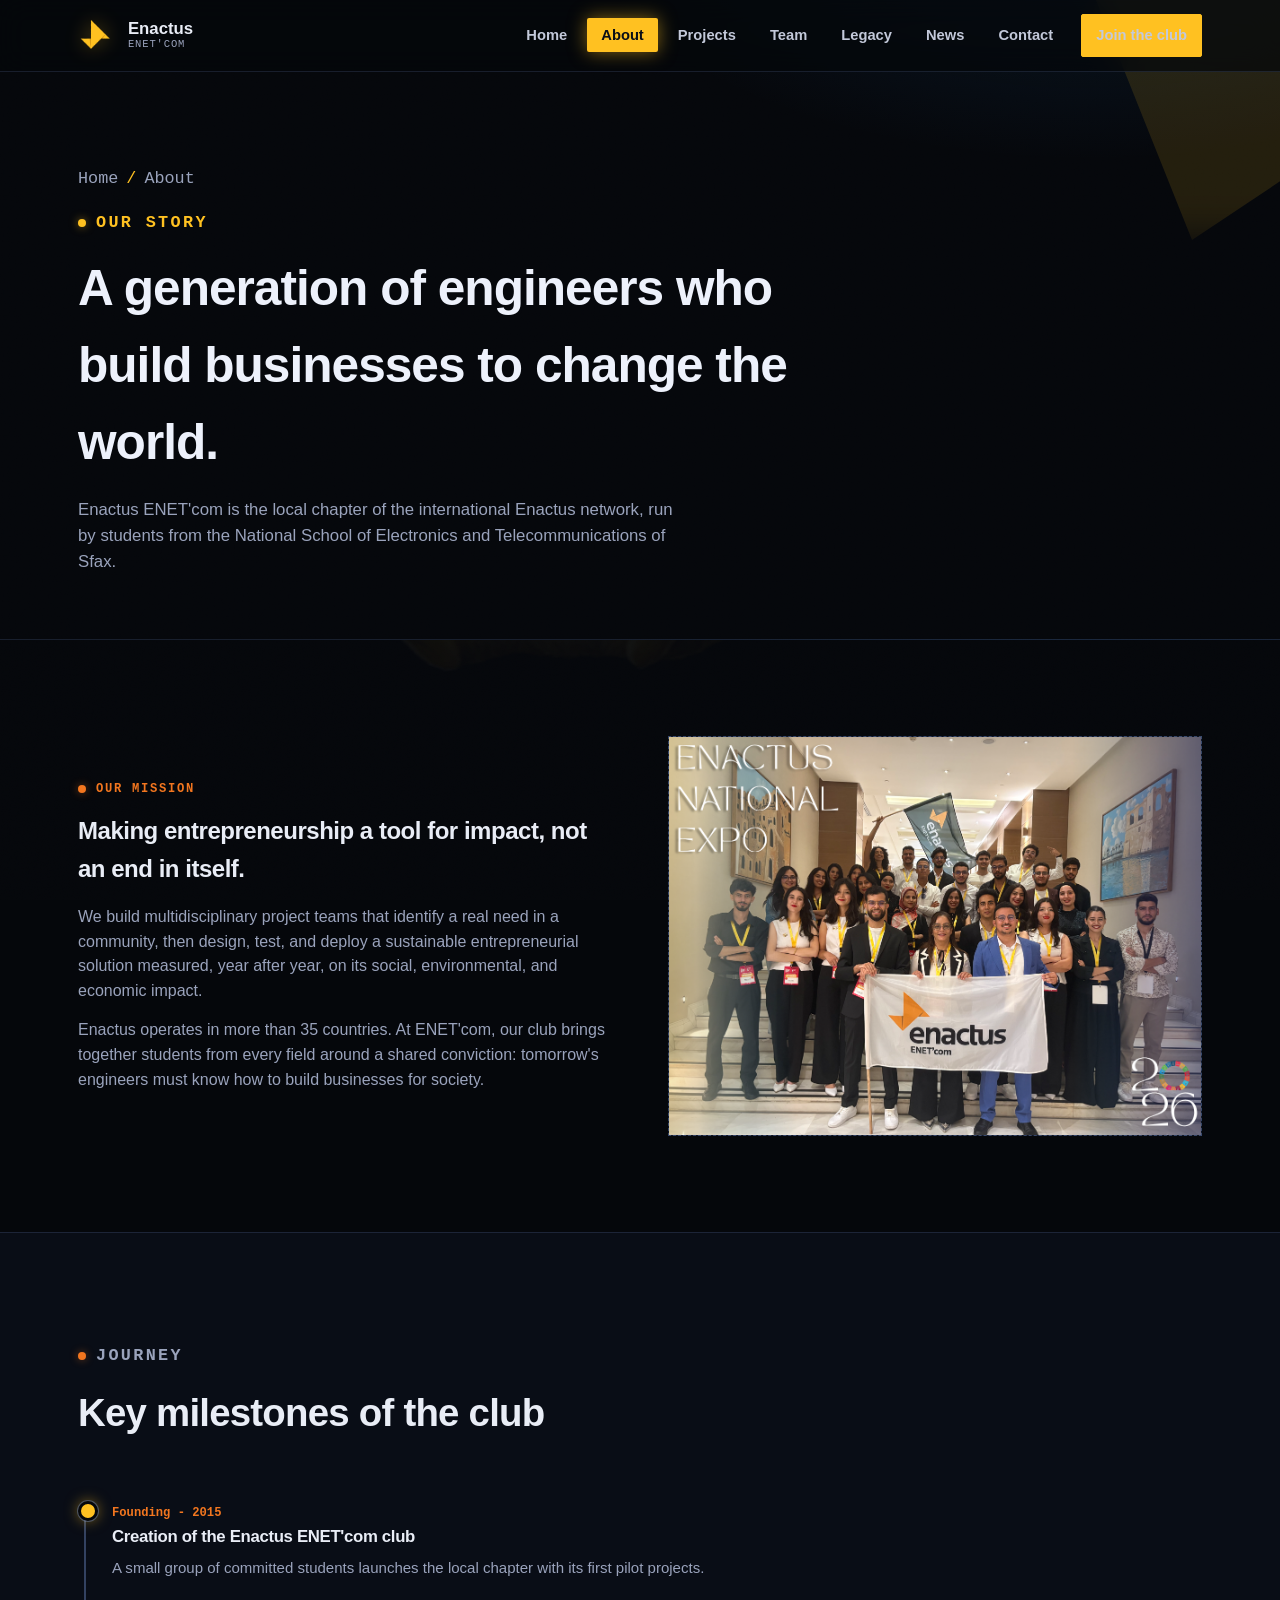
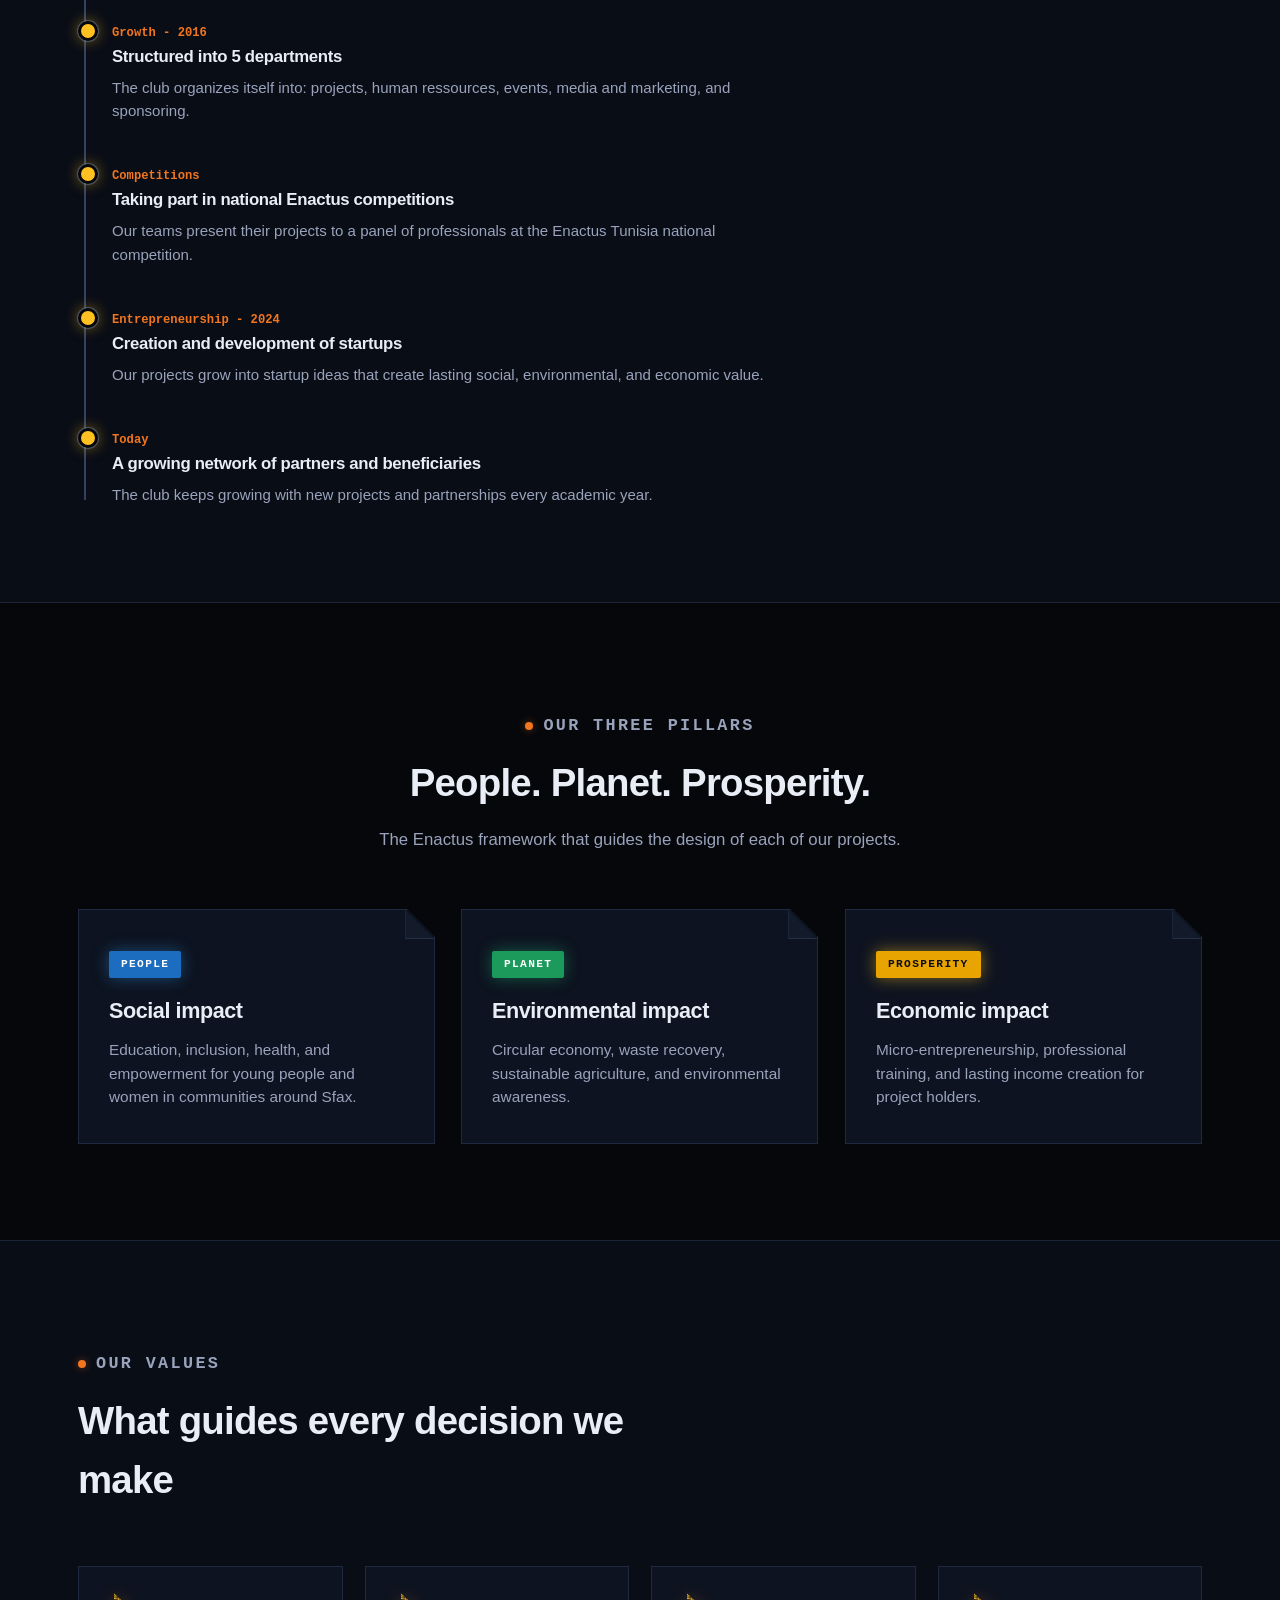
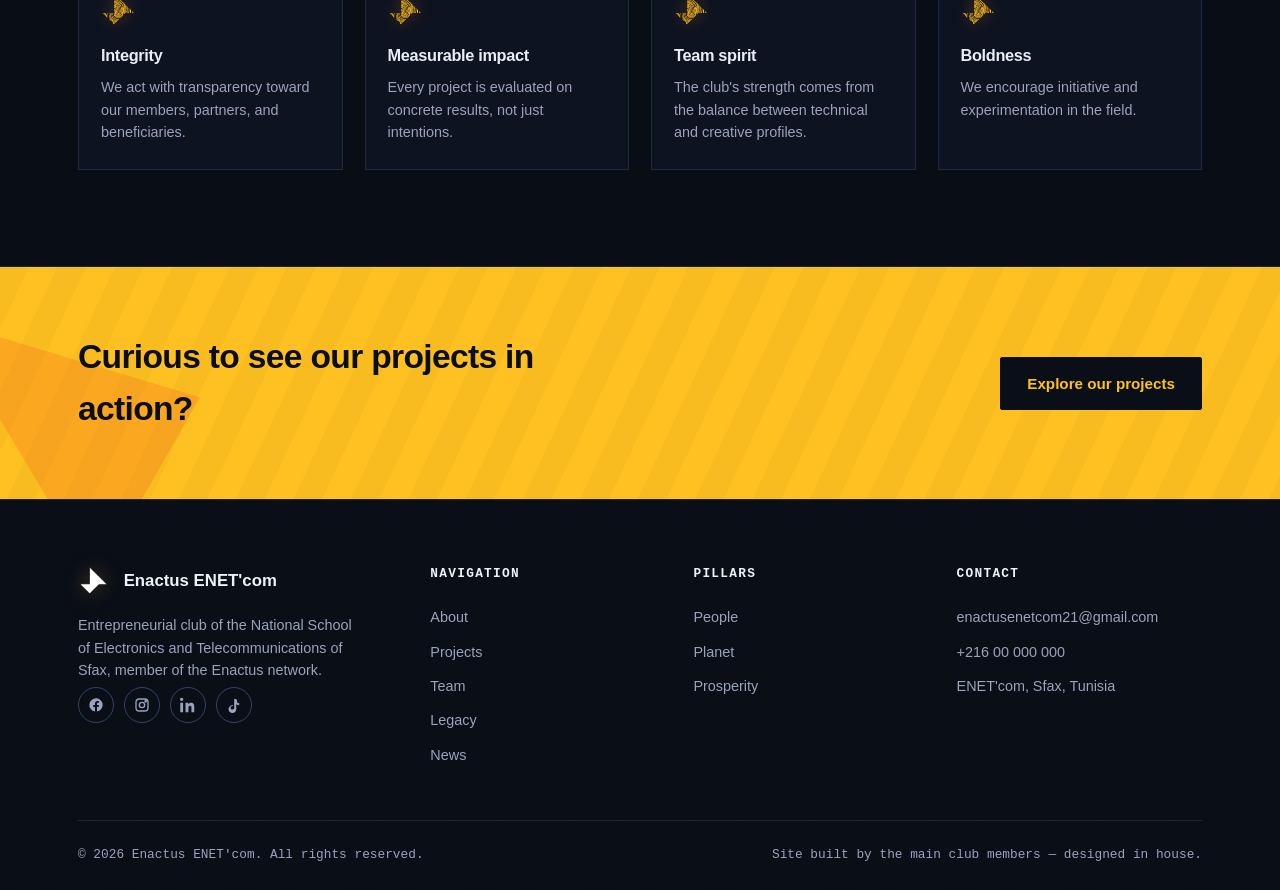
==== commit ff476f7f: "Add files via upload" ====
--- a/about.html
+++ b/about.html
@@ -23,6 +23,7 @@
       <li><a href="about.html" class="active">About</a></li>
       <li><a href="projects.html">Projects</a></li>
       <li><a href="team.html">Team</a></li>
+      <li><a href="legacy.html">Legacy</a></li>
       <li><a href="events.html">News</a></li>
       <li><a href="contact.html">Contact</a></li>
       <li class="nav-cta"><a href="contact.html#join" class="btn btn-primary">Join the club</a></li>
@@ -181,6 +182,7 @@
         <a href="about.html">About</a>
         <a href="projects.html">Projects</a>
         <a href="team.html">Team</a>
+        <a href="legacy.html">Legacy</a>
         <a href="events.html">News</a>
       </div>
       <div>
--- a/css/style.css
+++ b/css/style.css
@@ -297,6 +297,25 @@
 .fold-card.on-dark{ background:#0A0E17; border-color:var(--line-strong); color:var(--paper); }
 .fold-card.on-dark::before{ background:#111826; border-color:var(--line-strong); }
 .fold-card:hover{ transform:translateY(-6px) rotate(-.4deg); border-color:var(--line-strong); }
+.featured-event{ display:grid; grid-template-columns:1fr 1fr; gap:0; overflow:hidden; padding:0; align-items:start; }
+.featured-event-photo{ border:none; aspect-ratio:4/5; min-height:0; }
+.featured-event-copy{ padding:40px; }
+@media (max-width:760px){
+  .featured-event{ grid-template-columns:1fr; }
+  .featured-event-photo{ aspect-ratio:4/5; }
+  .featured-event-copy{ padding:28px 24px; }
+}
+.event-photo{ position:absolute; inset:0; width:100%; height:100%; object-fit:contain; opacity:1; filter:none; }
+.event-modal[hidden]{ display:none; }
+.event-modal{ position:fixed; inset:0; z-index:1100; display:grid; place-items:center; padding:24px; }
+.event-modal-backdrop{ position:absolute; inset:0; background:rgba(5,7,11,.78); backdrop-filter:blur(8px); }
+.event-modal-dialog{ position:relative; z-index:1; width:min(760px,100%); max-height:min(88vh,760px); overflow:auto; background:var(--surface); border:1px solid var(--line-strong); box-shadow:0 24px 80px rgba(0,0,0,.65); }
+.event-modal-photo{ display:block; width:100%; max-height:320px; object-fit:contain; }
+.event-modal-content{ padding:28px; }
+.event-modal-content h2{ margin:10px 0 16px; font-size:clamp(1.45rem,3vw,2rem); }
+.event-modal-content p{ color:var(--grey); margin:0 0 14px; }
+.event-modal-close{ position:absolute; top:12px; right:12px; z-index:2; width:36px; height:36px; border:1px solid var(--line-strong); background:rgba(5,7,11,.72); color:var(--text); font-size:1.5rem; line-height:1; cursor:pointer; }
+.event-modal-close:hover{ color:var(--yellow); border-color:var(--yellow); }
 .pillar.people:hover{ box-shadow:0 20px 44px -14px var(--glow-blue); border-color:var(--blue); }
 .pillar.people:hover::before{ background:var(--blue); opacity:.3; }
 .pillar.planet:hover{ box-shadow:0 20px 44px -14px var(--glow-green); border-color:var(--green); }
@@ -381,8 +400,12 @@
 .card .placeholder{ aspect-ratio:4/3; border:none; border-bottom:1px solid var(--line); overflow:hidden; transition:transform .4s ease; }
 .card:hover .placeholder{ transform:scale(1.035); }
 .card .placeholder img{ transition:transform .4s ease; }
-.card .placeholder .project-photo{ position:absolute; inset:0; width:100%; height:100%; object-fit:cover; opacity:1; filter:none; }
+.card .placeholder .project-photo{ position:absolute; inset:0; width:100%; height:100%; object-fit:cover; opacity:1; filter:none; box-shadow:none; transition:none; }
 .card:hover .placeholder img{ transform:scale(1.08) rotate(-3deg); }
+.card:hover .placeholder .project-photo{ transform:none; }
+.card:has(.project-photo)::before{ box-shadow:none; }
+.card:has(.project-photo):hover .placeholder{ transform:none; }
+.card:has(.project-photo):hover{ box-shadow:none; }
 .card-body{ padding:22px; display:flex; flex-direction:column; gap:10px; flex:1; }
 .card-cat{ font-family:var(--mono); font-size:.7rem; font-weight:700; letter-spacing:.1em; text-transform:uppercase; color:var(--orange); }
 .card h3{ font-size:1.12rem; color:var(--text); }
@@ -541,3 +564,193 @@
 @media (prefers-reduced-motion:reduce){ .divider-bird img{ animation:none; } }
 .quote-block{ border-left:4px solid var(--yellow); padding:8px 0 8px 26px; font-family:var(--display); font-size:1.25rem; font-weight:500; color:var(--text); max-width:680px; }
 .quote-block span{ display:block; margin-top:14px; font-family:var(--mono); font-size:.82rem; font-weight:600; color:var(--grey); }
+
+
+/* ===========================================================
+   LEGACY PAGE — milestones, achievements, past generations
+=========================================================== */
+
+/* ---------- Trophy / achievement wall ---------- */
+.trophy-grid{ display:grid; grid-template-columns:repeat(3,1fr); gap:24px; }
+.trophy-grid .trophy:nth-child(n + 5){ display:none; }
+.trophy-grid.is-expanded .trophy:nth-child(n + 5){ display:block; }
+.achievements-toggle{ display:block; margin:24px auto 0; }
+@media (max-width:980px){ .trophy-grid{ grid-template-columns:repeat(2,1fr); } }
+@media (max-width:620px){ .trophy-grid{ grid-template-columns:1fr; } }
+
+.trophy{
+  position:relative; border:1px solid var(--line); background:var(--surface);
+  padding:30px 26px 26px; overflow:hidden;
+  transition:transform .25s ease, border-color .25s ease, box-shadow .25s ease;
+}
+.trophy::before{
+  content:""; position:absolute; top:0; right:0;
+  width:var(--fold); height:var(--fold);
+  background:var(--bg-alt); border-left:1px solid var(--line); border-bottom:1px solid var(--line);
+  clip-path:polygon(100% 0, 0 0, 100% 100%);
+}
+.trophy::after{
+  content:""; position:absolute; left:0; top:0; bottom:0; width:3px;
+  background:var(--yellow); box-shadow:0 0 18px var(--glow-yellow);
+  transform:scaleY(0); transform-origin:top; transition:transform .35s ease;
+}
+.trophy:hover{ transform:translateY(-6px); border-color:var(--line-strong); box-shadow:0 20px 44px rgba(0,0,0,.5); }
+.trophy:hover::after{ transform:scaleY(1); }
+.trophy .rank{
+  font-family:var(--mono); font-size:.68rem; font-weight:700; letter-spacing:.14em;
+  text-transform:uppercase; color:var(--orange); display:block; margin-bottom:10px;
+}
+.trophy h3{ font-size:1.1rem; margin-bottom:8px; color:var(--text); }
+.trophy p{ color:var(--grey); font-size:.92rem; }
+.trophy .year-badge{
+  position:absolute; bottom:18px; right:22px; font-family:var(--mono);
+  font-size:2.4rem; font-weight:700; color:var(--line-strong); line-height:1; opacity:.55;
+}
+.trophy.gold::after{ background:var(--yellow); box-shadow:0 0 18px var(--glow-yellow); }
+.trophy.blue::after{ background:var(--blue); box-shadow:0 0 18px var(--glow-blue); }
+.trophy.green::after{ background:var(--green); box-shadow:0 0 18px var(--glow-green); }
+.trophy.orange::after{ background:var(--orange); box-shadow:0 0 18px var(--glow-orange); }
+
+/* ---------- Generation rail (horizontal year selector) ---------- */
+.gen-rail{
+  display:flex; gap:0; overflow-x:auto; margin-bottom:44px;
+  border-top:1px solid var(--line); border-bottom:1px solid var(--line);
+  scrollbar-width:none;
+}
+.gen-rail::-webkit-scrollbar{ display:none; }
+.gen-rail-wrap{ display:flex; align-items:stretch; gap:8px; margin-bottom:44px; }
+.gen-scroll-btn{ flex:0 0 42px; border:1px solid var(--line); background:var(--surface-2); color:var(--yellow); font-size:1.35rem; cursor:pointer; opacity:.3; transition:background .2s ease, border-color .2s ease, transform .2s ease, opacity .2s ease; }
+.gen-scroll-btn:hover{ background:var(--surface); border-color:var(--yellow); transform:scale(1.04); opacity:1; }
+.gen-scroll-btn:active{ transform:scale(.96); }
+.gen-rail-wrap .gen-rail{ flex:1; min-width:0; margin-bottom:0; }
+@media (max-width:620px){ .gen-scroll-btn{ flex-basis:34px; font-size:1.1rem; } }
+.gen-rail button{
+  flex:1 0 auto; min-width:118px; background:transparent; border:0;
+  border-left:1px solid var(--line); padding:20px 18px; text-align:left;
+  color:var(--grey); font-family:var(--mono); transition:background .2s ease, color .2s ease;
+  position:relative;
+}
+.gen-rail button:first-child{ border-left:0; }
+.gen-rail button strong{ display:block; font-size:1.3rem; font-weight:700; color:var(--text); margin-bottom:2px; }
+.gen-rail button small{ font-size:.7rem; letter-spacing:.08em; text-transform:uppercase; }
+.gen-rail button::after{
+  content:""; position:absolute; left:0; right:0; bottom:0; height:3px;
+  background:var(--yellow); box-shadow:0 0 14px var(--glow-yellow);
+  transform:scaleX(0); transition:transform .3s ease;
+}
+.gen-rail button:hover{ background:var(--surface); }
+.gen-rail button.active{ background:var(--surface); }
+.gen-rail button.active strong{ color:var(--yellow); }
+.gen-rail button.active::after{ transform:scaleX(1); }
+
+.gen-panel{ display:none; }
+.gen-panel.active{ display:block; animation:gen-fade .45s ease both; }
+@keyframes gen-fade{ from{ opacity:0; transform:translateY(14px); } to{ opacity:1; transform:none; } }
+@media (prefers-reduced-motion:reduce){ .gen-panel.active{ animation:none; } }
+
+.gen-head{ display:grid; grid-template-columns:1.1fr .9fr; gap:46px; align-items:start; margin-bottom:40px; }
+@media (max-width:860px){ .gen-head{ grid-template-columns:1fr; gap:28px; } }
+.gen-head h3{ font-size:clamp(1.4rem,2.6vw,2rem); margin-bottom:14px; }
+.gen-head p{ color:var(--grey); }
+.gen-facts{ display:grid; grid-template-columns:repeat(2,1fr); gap:1px; background:var(--line); border:1px solid var(--line); }
+.gen-facts div{ background:var(--surface); padding:18px 16px; }
+.gen-facts strong{ display:block; font-family:var(--mono); font-size:1.5rem; color:var(--orange); text-shadow:0 0 16px var(--glow-orange); }
+.gen-facts span{ font-size:.76rem; color:var(--grey); }
+
+/* ---------- Media gallery (videos + photos, click to open lightbox) ---------- */
+.media-grid{ display:grid; grid-template-columns:repeat(4,1fr); gap:14px; }
+@media (max-width:980px){ .media-grid{ grid-template-columns:repeat(3,1fr); } }
+@media (max-width:620px){ .media-grid{ grid-template-columns:repeat(2,1fr); } }
+
+.media-item{
+  position:relative; border:1px solid var(--line); background:var(--surface);
+  aspect-ratio:1/1; overflow:hidden; display:block; width:100%; padding:0;
+  transition:border-color .2s ease, transform .2s ease;
+}
+.media-item.wide{ grid-column:span 2; aspect-ratio:2/1; }
+.media-item.tall{ grid-row:span 2; aspect-ratio:1/2; }
+@media (max-width:620px){ .media-item.wide{ grid-column:span 2; } .media-item.tall{ grid-row:span 1; aspect-ratio:1/1; } }
+.media-item:hover{ border-color:var(--line-strong); transform:translateY(-3px); }
+.media-item img{ width:100%; height:100%; object-fit:cover; display:block; transition:transform .4s ease, opacity .3s ease; }
+.media-item:hover img{ transform:scale(1.07); }
+.media-video-card video.media-video{ width:100%; height:100%; display:block; object-fit:cover; }
+.media-video-card .video-youtube-link{ position:absolute; left:14px; bottom:0; z-index:2; padding:8px 12px; font-size:.7rem; }
+.media-item .media-empty{
+  position:absolute; inset:0; display:flex; flex-direction:column; align-items:center; justify-content:center;
+  gap:8px; text-align:center; padding:14px; color:var(--grey);
+}
+.media-item .media-empty img{ width:30px; height:auto; opacity:.5; filter:drop-shadow(0 0 8px var(--glow-orange)); }
+.media-item .media-empty span{ font-size:.72rem; font-family:var(--mono); }
+.media-item .media-label{
+  position:absolute; left:0; right:0; bottom:0; padding:22px 14px 12px; text-align:left;
+  background:linear-gradient(transparent, rgba(5,7,11,.92));
+  font-family:var(--mono); font-size:.72rem; color:var(--paper); letter-spacing:.04em;
+}
+.media-item .play-badge{
+  position:absolute; top:50%; left:50%; transform:translate(-50%,-50%);
+  width:52px; height:52px; border-radius:50%; display:flex; align-items:center; justify-content:center;
+  background:rgba(255,193,33,.92); box-shadow:0 0 24px var(--glow-yellow);
+  transition:transform .25s ease;
+}
+.media-item:hover .play-badge{ transform:translate(-50%,-50%) scale(1.12); }
+.media-item .play-badge svg{ width:18px; height:18px; fill:#0A0E17; margin-left:3px; }
+
+.gen-panel .media-item[data-caption^="Global team showcase"]{ cursor:zoom-in; }
+.image-viewer{ position:fixed; inset:0; z-index:300; display:flex; align-items:center; justify-content:center; padding:32px; background:rgba(3,5,9,.94); backdrop-filter:blur(8px); }
+.image-viewer[hidden]{ display:none; }
+.image-viewer figure{ max-width:min(1100px, 94vw); max-height:90vh; margin:0; text-align:center; }
+.image-viewer img{ display:block; max-width:100%; max-height:82vh; width:auto; height:auto; object-fit:contain; border:1px solid var(--line-strong); box-shadow:0 0 36px rgba(255,193,33,.18); }
+.image-viewer figcaption{ margin-top:12px; color:var(--paper); font-family:var(--mono); font-size:.78rem; }
+.image-viewer-close{ position:absolute; top:20px; right:24px; border:0; background:transparent; color:var(--paper); font-size:2rem; line-height:1; cursor:pointer; }
+
+/* ---------- Lightbox ---------- */
+.lightbox{
+  position:fixed; inset:0; z-index:200; display:none;
+  align-items:center; justify-content:center; padding:28px;
+  background:rgba(3,5,9,.94); backdrop-filter:blur(6px);
+}
+.lightbox.open{ display:flex; animation:gen-fade .25s ease both; }
+.lightbox-inner{ width:min(960px,100%); max-height:88vh; position:relative; }
+.lightbox-inner img{ width:100%; height:auto; max-height:80vh; object-fit:contain; display:block; border:1px solid var(--line-strong); }
+.lightbox-inner .frame-wrap{ position:relative; width:100%; aspect-ratio:16/9; border:1px solid var(--line-strong); background:#000; }
+.lightbox-inner iframe{ position:absolute; inset:0; width:100%; height:100%; border:0; }
+.lightbox-caption{ margin-top:14px; font-family:var(--mono); font-size:.8rem; color:var(--grey); text-align:center; }
+.lightbox-close{
+  position:absolute; top:-46px; right:0; width:36px; height:36px;
+  background:transparent; border:1px solid var(--line-strong); color:var(--paper);
+  font-size:1.1rem; line-height:1; display:flex; align-items:center; justify-content:center;
+  transition:background .2s ease, color .2s ease;
+}
+.lightbox-close:hover{ background:var(--yellow); color:#0A0E17; border-color:var(--yellow); }
+.lightbox-empty{
+  border:1px dashed var(--line-strong); background:var(--surface); padding:56px 28px; text-align:center; color:var(--grey);
+}
+.lightbox-empty strong{ display:block; color:var(--text); font-family:var(--display); margin-bottom:8px; font-size:1.05rem; }
+
+/* ---------- Alumni testimonial strip ---------- */
+.alumni-grid{ display:grid; grid-template-columns:repeat(3,1fr); gap:24px; }
+@media (max-width:980px){ .alumni-grid{ grid-template-columns:1fr; } }
+.alumni-card{ --alumni-accent:var(--yellow); --alumni-glow:var(--glow-yellow); border:1px solid var(--line); background:var(--surface); padding:28px 26px; position:relative; transition:border-color .25s ease, box-shadow .25s ease, transform .25s ease; }
+.alumni-card:nth-child(3n + 2){ --alumni-accent:var(--orange); --alumni-glow:var(--glow-orange); }
+.alumni-card:nth-child(3n){ --alumni-accent:var(--blue); --alumni-glow:var(--glow-blue); }
+.alumni-card:hover{ border-color:var(--alumni-accent); box-shadow:0 0 0 1px var(--alumni-accent), 0 10px 22px var(--alumni-glow); transform:translateY(-3px) scale(1.02); z-index:2; }
+.alumni-card::before{
+  content:"\201C"; position:absolute; top:6px; right:18px;
+  font-family:var(--display); font-size:4rem; color:var(--line-strong); line-height:1;
+}
+.alumni-card p{ color:var(--ink-soft); font-size:.95rem; font-style:italic; }
+.alumni-who{ display:flex; align-items:center; gap:12px; margin-top:20px; }
+.alumni-who .avatar{
+  width:64px; height:64px; flex:0 0 64px; border-radius:50%; overflow:hidden;
+  border:1px solid var(--line-strong); background:var(--surface-2);
+  display:flex; align-items:center; justify-content:center;
+}
+.alumni-who .avatar img{ width:100%; height:100%; object-fit:cover; }
+.alumni-who h5{ font-size:.92rem; color:var(--text); font-family:var(--display); }
+.alumni-who span{ font-family:var(--mono); font-size:.72rem; color:var(--orange); }
+
+/* nav breathing room now that Legacy makes 7 links + CTA */
+@media (max-width:1120px) and (min-width:921px){
+  .nav-links a{ padding:9px 10px; font-size:.87rem; }
+  .nav-links{ gap:2px; }
+}
